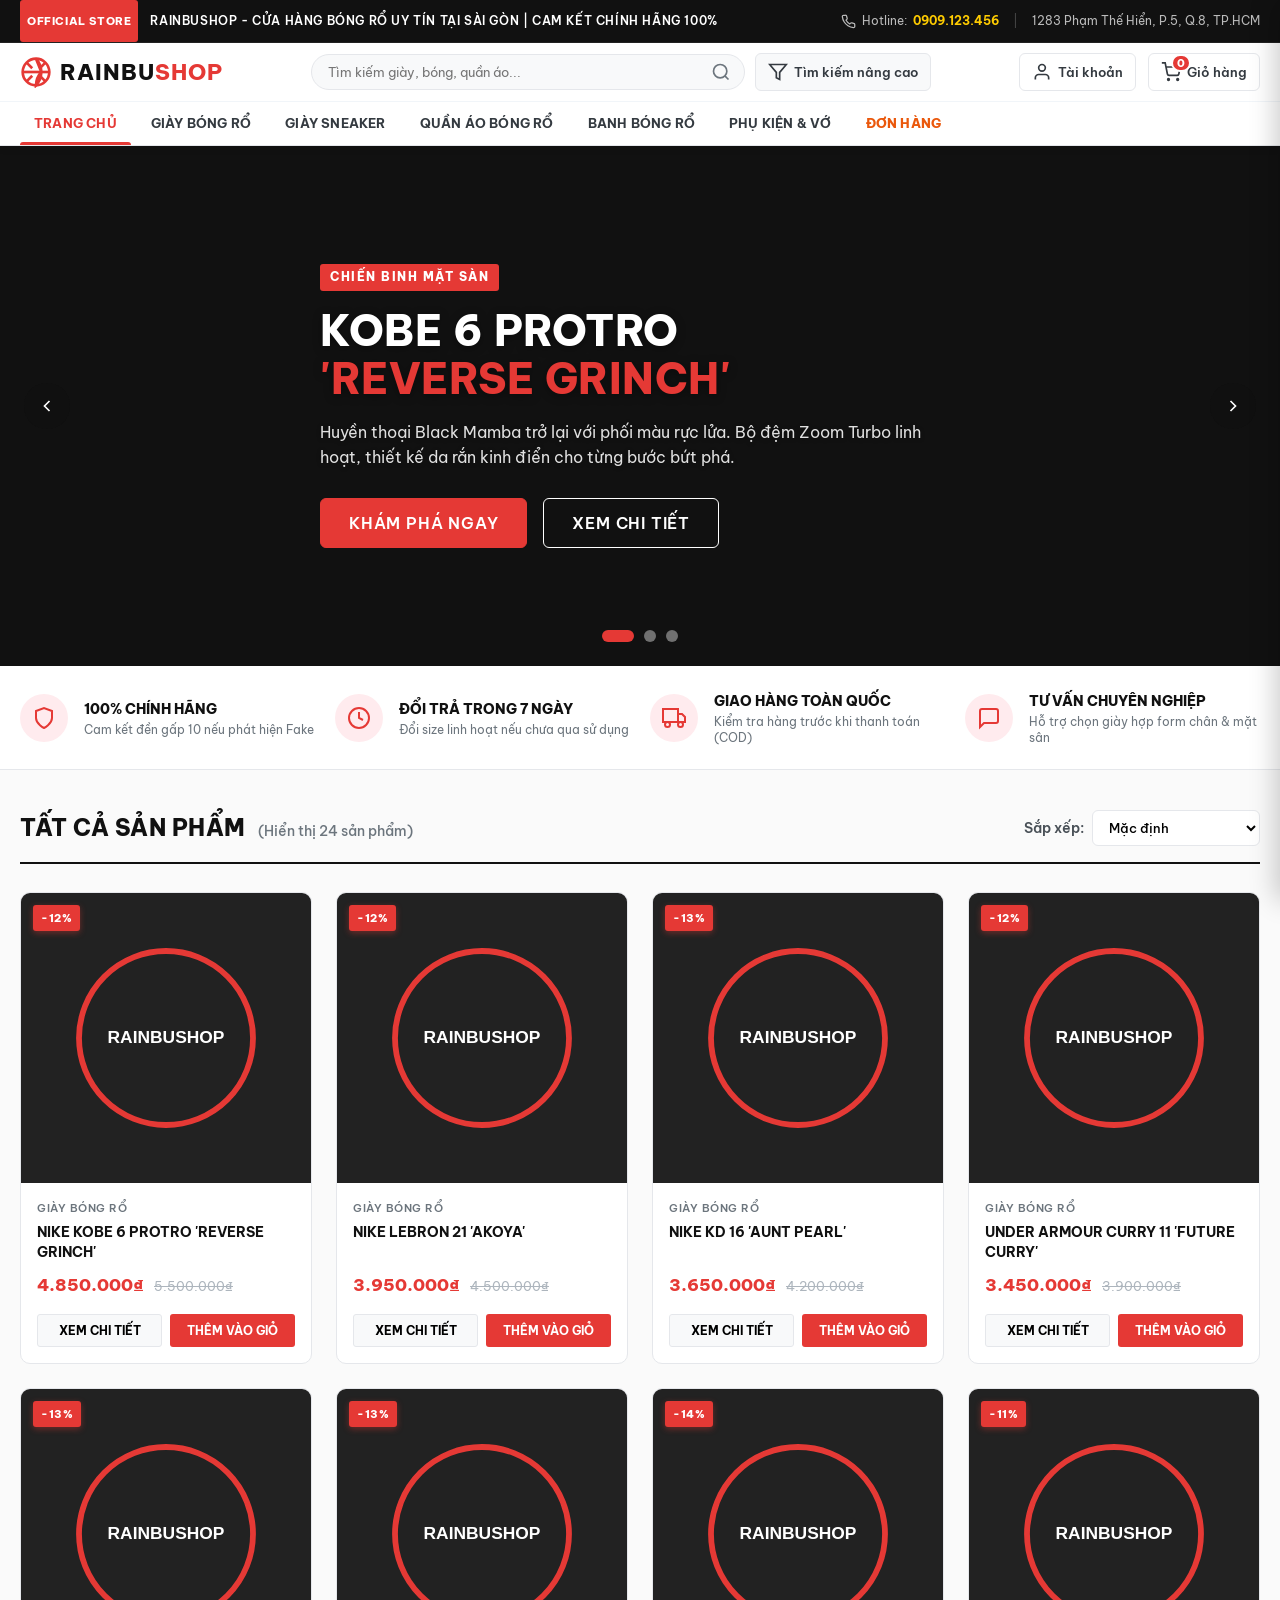
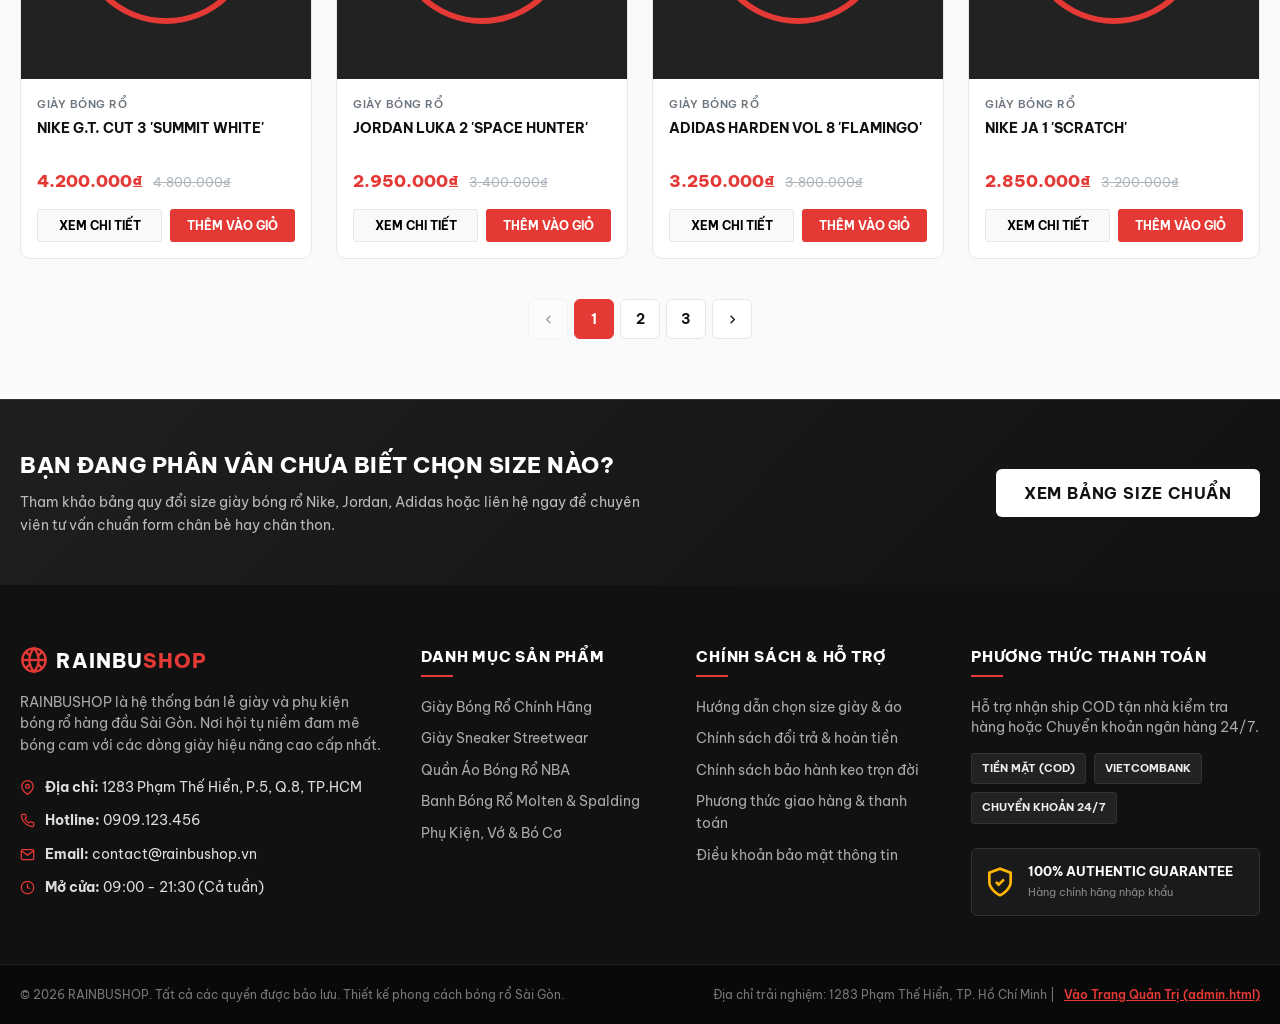
==== index.html @ ea512a34 "Complete RainbuShop project with admin pagination, strict simulated filters and refined UI" ====
<!DOCTYPE html>
<html lang="vi">
<head>
  <meta charset="UTF-8">
  <meta name="viewport" content="width=device-width, initial-scale=1.0">
  <title>RAINBUSHOP | Cửa hàng bóng rổ Sài Gòn - Chuyên giày & phụ kiện bóng rổ chính hãng</title>
  
  <!-- Google Fonts: Be Vietnam Pro -->
  <link rel="preconnect" href="https://fonts.googleapis.com">
  <link rel="preconnect" href="https://fonts.gstatic.com" crossorigin>
  <link href="https://fonts.googleapis.com/css2?family=Be+Vietnam+Pro:ital,wght@0,300;0,400;0,500;0,600;0,700;0,800;1,400;1,700&display=swap" rel="stylesheet">
  
  <!-- Main Stylesheet -->
  <link rel="stylesheet" href="css/style.css">
</head>
<body>
  <!-- ================= TOPBAR ================= -->
  <aside class="topbar" id="topbar" aria-label="Thông báo đầu trang">
    <div class="container topbar-content">
      <div class="topbar-marquee">
        <span class="topbar-badge">OFFICIAL STORE</span>
        <span class="topbar-text">RAINBUSHOP - CỬA HÀNG BÓNG RỔ UY TÍN TẠI SÀI GÒN | CAM KẾT CHÍNH HÃNG 100%</span>
      </div>
      <div class="topbar-contact">
        <span class="contact-item">
          <svg class="icon-sm" viewBox="0 0 24 24" fill="none" stroke="currentColor" stroke-width="2"><path d="M22 16.92v3a2 2 0 0 1-2.18 2 19.79 19.79 0 0 1-8.63-3.07 19.5 19.5 0 0 1-6-6 19.79 19.79 0 0 1-3.07-8.67A2 2 0 0 1 4.11 2h3a2 2 0 0 1 2 1.72 12.84 12.84 0 0 0 .7 2.81 2 2 0 0 1-.45 2.11L8.09 9.91a16 16 0 0 0 6 6l1.27-1.27a2 2 0 0 1 2.11-.45 12.84 12.84 0 0 0 2.81.7A2 2 0 0 1 22 16.92z"/></svg>
          Hotline: <strong>0909.123.456</strong>
        </span>
        <span class="topbar-divider">|</span>
        <span class="contact-item">1283 Phạm Thế Hiển, P.5, Q.8, TP.HCM</span>
      </div>
    </div>
  </aside>

  <!-- ================= HEADER ================= -->
  <header class="site-header" id="site-header">
    <!-- Top Row: Logo, Search & Filter, Actions -->
    <div class="header-main-row">
      <div class="container header-inner">
        <!-- Mobile Menu Toggle -->
        <button class="mobile-toggle-btn" id="btn-mobile-menu" aria-label="Mở menu di động">
          <svg class="icon" viewBox="0 0 24 24" fill="none" stroke="currentColor" stroke-width="2"><line x1="3" y1="12" x2="21" y2="12"/><line x1="3" y1="6" x2="21" y2="6"/><line x1="3" y1="18" x2="21" y2="18"/></svg>
        </button>

        <!-- Logo -->
        <a href="index.html" class="logo" id="site-logo">
          <span class="logo-ball">
            <svg viewBox="0 0 24 24" fill="none" stroke="currentColor" stroke-width="2">
              <circle cx="12" cy="12" r="10"/>
              <path d="M4.93 4.93l4.24 4.24"/>
              <path d="M14.83 14.83l4.24 4.24"/>
              <path d="M14.83 9.17l4.24-4.24"/>
              <path d="M4.93 19.07l4.24-4.24"/>
              <line x1="2" y1="12" x2="22" y2="12"/>
              <path d="M12 2a15.3 15.3 0 0 1 4 10 15.3 15.3 0 0 1-4 10 15.3 15.3 0 0 1 4-10z"/>
            </svg>
          </span>
          <span class="logo-text">RAINBU<span class="logo-accent">SHOP</span></span>
        </a>

        <!-- Search Bar & Filter (Center) -->
        <div class="header-search-center">
          <div class="search-wrapper">
            <form class="search-form" id="header-search-form" onsubmit="return false;">
              <input type="text" id="header-search-input" class="search-input" placeholder="Tìm kiếm giày, bóng, quần áo..." autocomplete="off">
              <button type="submit" class="search-submit-btn" id="btn-header-search" title="Tìm kiếm">
                <svg class="icon" viewBox="0 0 24 24" fill="none" stroke="currentColor" stroke-width="2"><circle cx="11" cy="11" r="8"/><line x1="21" y1="21" x2="16.65" y2="16.65"/></svg>
              </button>
              <button type="button" class="search-clear-btn" id="btn-header-search-clear" title="Xóa tìm kiếm" style="display: none;">&times;</button>
            </form>
          </div>

          <!-- Advanced Search Toggle Button -->
          <button class="action-btn adv-search-toggle" id="btn-toggle-adv-search" title="Tìm kiếm nâng cao">
            <svg class="icon" viewBox="0 0 24 24" fill="none" stroke="currentColor" stroke-width="2"><polygon points="22 3 2 3 10 12.46 10 19 14 21 14 12.46 22 3"/></svg>
            <span class="action-label">Tìm kiếm nâng cao</span>
          </button>
        </div>

        <!-- Right Header Actions (Account & Cart) -->
        <div class="header-actions">
          <!-- Account Area (Dynamic via JS) -->
          <div class="account-area" id="header-user-area">
            <!-- Rendered by app.js: Guest or Logged User Dropdown -->
          </div>

          <!-- Cart Button -->
          <button class="action-btn cart-btn" id="btn-open-cart" title="Xem giỏ hàng">
            <span class="cart-icon-wrapper">
              <svg class="icon" viewBox="0 0 24 24" fill="none" stroke="currentColor" stroke-width="2"><circle cx="9" cy="21" r="1"/><circle cx="20" cy="21" r="1"/><path d="M1 1h4l2.68 13.39a2 2 0 0 0 2 1.61h9.72a2 2 0 0 0 2-1.61L23 6H6"/></svg>
              <span class="cart-badge" id="cart-count-badge">0</span>
            </span>
            <span class="cart-label action-label">Giỏ hàng</span>
          </button>
        </div>
      </div>
    </div>

    <!-- Bottom Row: Navigation Menu Bar (Nằm ngang đẹp mắt, không bao giờ bị đè chữ) -->
    <div class="header-nav-row">
      <div class="container">
        <nav class="nav-menu" id="main-nav">
          <ul class="nav-list">
            <li class="nav-item">
              <a href="javascript:void(0)" class="nav-link active" data-category="all">TRANG CHỦ</a>
            </li>
            <li class="nav-item">
              <a href="javascript:void(0)" class="nav-link" data-category="cat1">GIÀY BÓNG RỔ</a>
            </li>
            <li class="nav-item">
              <a href="javascript:void(0)" class="nav-link" data-category="cat2">GIÀY SNEAKER</a>
            </li>
            <li class="nav-item">
              <a href="javascript:void(0)" class="nav-link" data-category="cat3">QUẦN ÁO BÓNG RỔ</a>
            </li>
            <li class="nav-item">
              <a href="javascript:void(0)" class="nav-link" data-category="cat4">BANH BÓNG RỔ</a>
            </li>
            <li class="nav-item">
              <a href="javascript:void(0)" class="nav-link" data-category="cat5">PHỤ KIỆN &amp; VỚ</a>
            </li>
            <li class="nav-item">
              <a href="order-detail.html" class="nav-link nav-link-order" title="Trang chi tiết đơn hàng riêng">ĐƠN HÀNG</a>
            </li>
          </ul>
        </nav>
      </div>
    </div>
  </header>

  <!-- ================= HERO SLIDER ================= -->
  <section class="hero-slider-section" aria-label="Banner nổi bật">
    <div class="hero-slider" id="hero-slider">
      <!-- Slide 1 -->
      <div class="hero-slide active" data-slide="0" style="background-image: linear-gradient(rgba(17,17,17,0.7), rgba(17,17,17,0.4)), url('https://images.unsplash.com/photo-1542291026-7eec264c27ff?auto=format&fit=crop&w=1600&q=80');">
        <div class="container hero-content">
          <span class="hero-tag">CHIẾN BINH MẶT SÀN</span>
          <h1 class="hero-title">KOBE 6 PROTRO<br><span class="text-primary">'REVERSE GRINCH'</span></h1>
          <p class="hero-desc">Huyền thoại Black Mamba trở lại với phối màu rực lửa. Bộ đệm Zoom Turbo linh hoạt, thiết kế da rắn kinh điển cho từng bước bứt phá.</p>
          <div class="hero-buttons">
            <button class="btn btn-primary btn-lg" onclick="app.filterByCategory('cat1')">KHÁM PHÁ NGAY</button>
            <button class="btn btn-outline-light btn-lg" onclick="app.quickViewProduct('prod_01')">XEM CHI TIẾT</button>
          </div>
        </div>
      </div>

      <!-- Slide 2 -->
      <div class="hero-slide" data-slide="1" style="background-image: linear-gradient(rgba(17,17,17,0.7), rgba(17,17,17,0.4)), url('https://images.unsplash.com/photo-1579338559194-a162d19bf842?auto=format&fit=crop&w=1600&q=80');">
        <div class="container hero-content">
          <span class="hero-tag">BỘ SƯU TẬP 2026</span>
          <h2 class="hero-title">GIÀY BÓNG RỔ CHÍNH HÃNG<br><span class="text-primary">NIKE & JORDAN</span></h2>
          <p class="hero-desc">Tuyển tập những siêu phẩm hiệu năng cao nhất: LeBron 21, KD 16, GT Cut 3, Luka 2. Cam kết 100% Authentic, bảo hành keo trọn đời.</p>
          <div class="hero-buttons">
            <button class="btn btn-primary btn-lg" onclick="app.filterByCategory('cat1')">MUA SẮM NGAY</button>
            <button class="btn btn-outline-light btn-lg" onclick="app.openSizeGuide()">HƯỚNG DẪN SIZE</button>
          </div>
        </div>
      </div>

      <!-- Slide 3 -->
      <div class="hero-slide" data-slide="2" style="background-image: linear-gradient(rgba(17,17,17,0.7), rgba(17,17,17,0.4)), url('https://images.unsplash.com/photo-1519861531473-9200262188bf?auto=format&fit=crop&w=1600&q=80');">
        <div class="container hero-content">
          <span class="hero-tag">TRANG THIẾT BỊ THI ĐẤU</span>
          <h2 class="hero-title">BANH MOLTEN & PHỤ KIỆN<br><span class="text-primary">ĐẠT CHUẨN FIBA</span></h2>
          <p class="hero-desc">Đầy đủ bóng rổ Molten BG4500, Spalding TF1000, vớ Nike Elite chuyên dụng và bảo hộ McDavid chống chấn thương.</p>
          <div class="hero-buttons">
            <button class="btn btn-primary btn-lg" onclick="app.filterByCategory('cat4')">XEM BANH BÓNG RỔ</button>
            <button class="btn btn-outline-light btn-lg" onclick="app.filterByCategory('cat5')">PHỤ KIỆN & VỚ</button>
          </div>
        </div>
      </div>

      <!-- Controls -->
      <button class="slider-control prev" id="slider-prev" aria-label="Slide trước">
        <svg class="icon" viewBox="0 0 24 24" fill="none" stroke="currentColor" stroke-width="2"><polyline points="15 18 9 12 15 6"/></svg>
      </button>
      <button class="slider-control next" id="slider-next" aria-label="Slide sau">
        <svg class="icon" viewBox="0 0 24 24" fill="none" stroke="currentColor" stroke-width="2"><polyline points="9 18 15 12 9 6"/></svg>
      </button>

      <!-- Indicators -->
      <div class="slider-indicators" id="slider-indicators">
        <button class="slider-dot active" data-index="0" aria-label="Chuyển đến Slide 1"></button>
        <button class="slider-dot" data-index="1" aria-label="Chuyển đến Slide 2"></button>
        <button class="slider-dot" data-index="2" aria-label="Chuyển đến Slide 3"></button>
      </div>
    </div>
  </section>

  <!-- ================= ADVANCED SEARCH PANEL ================= -->
  <section class="adv-search-section" id="advanced-search-panel" style="display: none;">
    <div class="container">
      <div class="adv-search-card">
        <div class="adv-search-header">
          <div class="adv-search-title-wrap">
            <svg class="icon text-primary" viewBox="0 0 24 24" fill="none" stroke="currentColor" stroke-width="2"><polygon points="22 3 2 3 10 12.46 10 19 14 21 14 12.46 22 3"/></svg>
            <div>
              <h3 class="adv-search-title">TÌM KIẾM NÂNG CAO</h3>
            </div>
          </div>
          <button type="button" class="btn-close-panel" id="btn-close-adv-search" title="Đóng tìm kiếm nâng cao">&times;</button>
        </div>
        <form id="adv-search-form" class="adv-search-grid" onsubmit="return false;">
          <div class="form-group">
            <label for="adv-keyword">Từ khóa tìm kiếm</label>
            <input type="text" id="adv-keyword" class="form-control" placeholder="Tên sản phẩm, ví dụ: Kobe, Jordan, Molten...">
          </div>
          <div class="form-group">
            <label for="adv-category">Danh mục sản phẩm</label>
            <select id="adv-category" class="form-control">
              <option value="all">Tất cả danh mục</option>
              <option value="cat1">Giày Bóng Rổ</option>
              <option value="cat2">Giày Sneaker</option>
              <option value="cat3">Quần Áo Bóng Rổ</option>
              <option value="cat4">Banh Bóng Rổ</option>
              <option value="cat5">Phụ Kiện &amp; Vớ</option>
            </select>
          </div>
          <div class="form-group">
            <label for="adv-min-price">Khoảng giá tối thiểu (VNĐ)</label>
            <input type="text" id="adv-min-price" class="form-control price-formatted-input" placeholder="Từ (ví dụ: 500.000₫)" inputmode="numeric" autocomplete="off">
            <div class="price-preview-hint" id="hint-adv-min-price" style="display: none;"></div>
          </div>
          <div class="form-group">
            <label for="adv-max-price">Khoảng giá tối đa (VNĐ)</label>
            <input type="text" id="adv-max-price" class="form-control price-formatted-input" placeholder="Đến (ví dụ: 5.000.000₫)" inputmode="numeric" autocomplete="off">
            <div class="price-preview-hint" id="hint-adv-max-price" style="display: none;"></div>
          </div>
          <div class="adv-search-actions">
            <button type="submit" class="btn btn-primary btn-block" id="btn-adv-search">
              <svg class="icon-sm" viewBox="0 0 24 24" fill="none" stroke="currentColor" stroke-width="2"><circle cx="11" cy="11" r="8"/><line x1="21" y1="21" x2="16.65" y2="16.65"/></svg>
              TÌM KIẾM
            </button>
            <button type="button" class="btn btn-outline-dark" id="btn-adv-reset">
              ĐẶT LẠI
            </button>
          </div>
        </form>
      </div>
    </div>
  </section>

  <!-- ================= FEATURES BAR ================= -->
  <section class="features-bar">
    <div class="container features-grid">
      <div class="feature-item">
        <div class="feature-icon">
          <svg viewBox="0 0 24 24" fill="none" stroke="currentColor" stroke-width="2"><path d="M12 22s8-4 8-10V5l-8-3-8 3v7c0 6 8 10 8 10z"/></svg>
        </div>
        <div class="feature-text">
          <strong>100% CHÍNH HÃNG</strong>
          <span>Cam kết đền gấp 10 nếu phát hiện Fake</span>
        </div>
      </div>
      <div class="feature-item">
        <div class="feature-icon">
          <svg viewBox="0 0 24 24" fill="none" stroke="currentColor" stroke-width="2"><circle cx="12" cy="12" r="10"/><polyline points="12 6 12 12 16 14"/></svg>
        </div>
        <div class="feature-text">
          <strong>ĐỔI TRẢ TRONG 7 NGÀY</strong>
          <span>Đổi size linh hoạt nếu chưa qua sử dụng</span>
        </div>
      </div>
      <div class="feature-item">
        <div class="feature-icon">
          <svg viewBox="0 0 24 24" fill="none" stroke="currentColor" stroke-width="2"><rect x="1" y="3" width="15" height="13"/><polygon points="16 8 20 8 23 11 23 16 16 16 16 8"/><circle cx="5.5" cy="18.5" r="2.5"/><circle cx="18.5" cy="18.5" r="2.5"/></svg>
        </div>
        <div class="feature-text">
          <strong>GIAO HÀNG TOÀN QUỐC</strong>
          <span>Kiểm tra hàng trước khi thanh toán (COD)</span>
        </div>
      </div>
      <div class="feature-item">
        <div class="feature-icon">
          <svg viewBox="0 0 24 24" fill="none" stroke="currentColor" stroke-width="2"><path d="M21 15a2 2 0 0 1-2 2H7l-4 4V5a2 2 0 0 1 2-2h14a2 2 0 0 1 2 2z"/></svg>
        </div>
        <div class="feature-text">
          <strong>TƯ VẤN CHUYÊN NGHIỆP</strong>
          <span>Hỗ trợ chọn giày hợp form chân & mặt sân</span>
        </div>
      </div>
    </div>
  </section>

  <!-- ================= PRODUCT SECTION ================= -->
  <main class="main-content" id="product-section">
    <div class="container">
      <!-- Section Header -->
      <div class="section-header">
        <div class="section-title-wrap">
          <h2 class="section-title" id="section-title">TẤT CẢ SẢN PHẨM</h2>
          <span class="product-count" id="product-count-display">(Hiển thị 0 sản phẩm)</span>
        </div>
        
        <!-- Filter Status and Sort Dropdown -->
        <div class="section-controls">
          <div class="active-filter-badge" id="active-filter-badge" style="display: none;">
            <span id="active-filter-text">Đang lọc...</span>
            <button type="button" class="btn-clear-filter" id="btn-clear-current-filter" title="Xóa bộ lọc">&times;</button>
          </div>
          <div class="sort-wrapper">
            <label for="sort-select" class="sort-label">Sắp xếp:</label>
            <select id="sort-select" class="sort-select">
              <option value="default">Mặc định</option>
              <option value="price-asc">Giá: Thấp đến Cao</option>
              <option value="price-desc">Giá: Cao đến Thấp</option>
              <option value="name-asc">Tên: A - Z</option>
            </select>
          </div>
        </div>
      </div>

      <!-- Products Grid -->
      <div class="product-grid" id="product-grid">
        <!-- Rendered by app.js -->
      </div>

      <!-- Empty State -->
      <div class="empty-state" id="empty-state" style="display: none;">
        <div class="empty-state-icon">
          <svg viewBox="0 0 24 24" fill="none" stroke="currentColor" stroke-width="1.5"><circle cx="11" cy="11" r="8"/><line x1="21" y1="21" x2="16.65" y2="16.65"/><line x1="8" y1="11" x2="14" y2="11"/></svg>
        </div>
        <h3 class="empty-title">Không tìm thấy sản phẩm phù hợp</h3>
        <p class="empty-desc">Vui lòng thử tìm kiếm với từ khóa khác hoặc điều chỉnh lại mức giá trong tìm kiếm nâng cao.</p>
        <button class="btn btn-primary" onclick="app.resetAllFilters()">XEM TẤT CẢ SẢN PHẨM</button>
      </div>

      <!-- Pagination -->
      <div class="pagination-wrapper" id="pagination-wrapper">
        <div class="pagination" id="pagination">
          <!-- Rendered by app.js -->
        </div>
      </div>
    </div>
  </main>

  <!-- ================= SIZE GUIDE BANNER ================= -->
  <section class="banner-cta">
    <div class="container banner-cta-inner">
      <div class="cta-text">
        <h3>BẠN ĐANG PHÂN VÂN CHƯA BIẾT CHỌN SIZE NÀO?</h3>
        <p>Tham khảo bảng quy đổi size giày bóng rổ Nike, Jordan, Adidas hoặc liên hệ ngay để chuyên viên tư vấn chuẩn form chân bè hay chân thon.</p>
      </div>
      <button class="btn btn-light btn-lg" onclick="app.openSizeGuide()">XEM BẢNG SIZE CHUẨN</button>
    </div>
  </section>

  <!-- ================= FOOTER ================= -->
  <footer class="site-footer">
    <div class="container footer-grid">
      <!-- Col 1: Store info -->
      <div class="footer-col">
        <div class="footer-logo">
          <span class="logo-ball">
            <svg viewBox="0 0 24 24" fill="none" stroke="currentColor" stroke-width="2"><circle cx="12" cy="12" r="10"/><path d="M4.93 4.93l4.24 4.24"/><path d="M14.83 14.83l4.24 4.24"/><path d="M14.83 9.17l4.24-4.24"/><path d="M4.93 19.07l4.24-4.24"/><line x1="2" y1="12" x2="22" y2="12"/><path d="M12 2a15.3 15.3 0 0 1 4 10 15.3 15.3 0 0 1-4 10 15.3 15.3 0 0 1-4-10 15.3 15.3 0 0 1 4-10z"/></svg>
          </span>
          <span class="logo-text">RAINBU<span class="text-primary">SHOP</span></span>
        </div>
        <p class="footer-about">RAINBUSHOP là hệ thống bán lẻ giày và phụ kiện bóng rổ hàng đầu Sài Gòn. Nơi hội tụ niềm đam mê bóng cam với các dòng giày hiệu năng cao cấp nhất.</p>
        <ul class="footer-info-list">
          <li>
            <svg class="icon-sm" viewBox="0 0 24 24" fill="none" stroke="currentColor" stroke-width="2"><path d="M21 10c0 7-9 13-9 13s-9-6-9-13a9 9 0 0 1 18 0z"/><circle cx="12" cy="10" r="3"/></svg>
            <span><strong>Địa chỉ:</strong> 1283 Phạm Thế Hiển, P.5, Q.8, TP.HCM</span>
          </li>
          <li>
            <svg class="icon-sm" viewBox="0 0 24 24" fill="none" stroke="currentColor" stroke-width="2"><path d="M22 16.92v3a2 2 0 0 1-2.18 2 19.79 19.79 0 0 1-8.63-3.07 19.5 19.5 0 0 1-6-6 19.79 19.79 0 0 1-3.07-8.67A2 2 0 0 1 4.11 2h3a2 2 0 0 1 2 1.72 12.84 12.84 0 0 0 .7 2.81 2 2 0 0 1-.45 2.11L8.09 9.91a16 16 0 0 0 6 6l1.27-1.27a2 2 0 0 1 2.11-.45 12.84 12.84 0 0 0 2.81.7A2 2 0 0 1 22 16.92z"/></svg>
            <span><strong>Hotline:</strong> 0909.123.456</span>
          </li>
          <li>
            <svg class="icon-sm" viewBox="0 0 24 24" fill="none" stroke="currentColor" stroke-width="2"><path d="M4 4h16c1.1 0 2 .9 2 2v12c0 1.1-.9 2-2 2H4c-1.1 0-2-.9-2-2V6c0-1.1.9-2 2-2z"/><polyline points="22,6 12,13 2,6"/></svg>
            <span><strong>Email:</strong> contact@rainbushop.vn</span>
          </li>
          <li>
            <svg class="icon-sm" viewBox="0 0 24 24" fill="none" stroke="currentColor" stroke-width="2"><circle cx="12" cy="12" r="10"/><polyline points="12 6 12 12 16 14"/></svg>
            <span><strong>Mở cửa:</strong> 09:00 - 21:30 (Cả tuần)</span>
          </li>
        </ul>
      </div>

      <!-- Col 2: Categories -->
      <div class="footer-col">
        <h4 class="footer-col-title">DANH MỤC SẢN PHẨM</h4>
        <ul class="footer-links">
          <li><a href="javascript:void(0)" onclick="app.filterByCategory('cat1')">Giày Bóng Rổ Chính Hãng</a></li>
          <li><a href="javascript:void(0)" onclick="app.filterByCategory('cat2')">Giày Sneaker Streetwear</a></li>
          <li><a href="javascript:void(0)" onclick="app.filterByCategory('cat3')">Quần Áo Bóng Rổ NBA</a></li>
          <li><a href="javascript:void(0)" onclick="app.filterByCategory('cat4')">Banh Bóng Rổ Molten &amp; Spalding</a></li>
          <li><a href="javascript:void(0)" onclick="app.filterByCategory('cat5')">Phụ Kiện, Vớ &amp; Bó Cơ</a></li>
        </ul>
      </div>

      <!-- Col 3: Customer Policies -->
      <div class="footer-col">
        <h4 class="footer-col-title">CHÍNH SÁCH &amp; HỖ TRỢ</h4>
        <ul class="footer-links">
          <li><a href="javascript:void(0)" onclick="app.openSizeGuide()">Hướng dẫn chọn size giày &amp; áo</a></li>
          <li><a href="javascript:void(0)" onclick="app.showPolicyModal('exchange')">Chính sách đổi trả &amp; hoàn tiền</a></li>
          <li><a href="javascript:void(0)" onclick="app.showPolicyModal('warranty')">Chính sách bảo hành keo trọn đời</a></li>
          <li><a href="javascript:void(0)" onclick="app.showPolicyModal('shipping')">Phương thức giao hàng &amp; thanh toán</a></li>
          <li><a href="javascript:void(0)" onclick="app.showPolicyModal('privacy')">Điều khoản bảo mật thông tin</a></li>
        </ul>
      </div>

      <!-- Col 4: Fanpage & Payment methods -->
      <div class="footer-col">
        <h4 class="footer-col-title">PHƯƠNG THỨC THANH TOÁN</h4>
        <p class="footer-subtext">Hỗ trợ nhận ship COD tận nhà kiểm tra hàng hoặc Chuyển khoản ngân hàng 24/7.</p>
        <div class="payment-badges">
          <span class="pay-badge">TIỀN MẶT (COD)</span>
          <span class="pay-badge">VIETCOMBANK</span>
          <span class="pay-badge">CHUYỂN KHOẢN 24/7</span>
        </div>
        <div class="authentic-cert">
          <svg class="icon-cert" viewBox="0 0 24 24" fill="none" stroke="currentColor" stroke-width="2"><path d="M12 22s8-4 8-10V5l-8-3-8 3v7c0 6 8 10 8 10z"/><polyline points="9 12 11 14 15 10"/></svg>
          <div>
            <strong>100% AUTHENTIC GUARANTEE</strong>
            <span>Hàng chính hãng nhập khẩu</span>
          </div>
        </div>
      </div>
    </div>

    <!-- Copyright Bar -->
    <div class="footer-bottom">
      <div class="container footer-bottom-inner">
        <p>&copy; 2026 RAINBUSHOP. Tất cả các quyền được bảo lưu. Thiết kế phong cách bóng rổ Sài Gòn.</p>
        <p class="footer-credits">Địa chỉ trải nghiệm: 1283 Phạm Thế Hiển, TP. Hồ Chí Minh | <a href="admin.html" style="color: #e53935; text-decoration: underline; font-weight: 600; margin-left: 6px;">Vào Trang Quản Trị (admin.html)</a></p>
      </div>
    </div>
  </footer>

  <!-- ================= ALL MODALS & DRAWERS ================= -->

  <!-- 1. PRODUCT DETAIL MODAL -->
  <div class="modal-overlay" id="modal-product-detail" style="display: none;">
    <div class="modal-container modal-lg">
      <button class="modal-close-btn" onclick="app.closeModal('modal-product-detail')" title="Đóng">&times;</button>
      <div class="product-detail-layout" id="product-detail-content">
        <!-- Rendered by app.js -->
      </div>
    </div>
  </div>

  <!-- USER PROFILE MODAL (THÔNG TIN CÁ NHÂN) -->
  <div class="modal-overlay" id="modal-user-profile" style="display: none;">
    <div class="modal-container modal-md">
      <button class="modal-close-btn" onclick="app.closeModal('modal-user-profile')" title="Đóng">&times;</button>
      <div class="modal-header">
        <div class="modal-header-icon">
          <svg viewBox="0 0 24 24" fill="none" stroke="currentColor" stroke-width="2"><path d="M20 21v-2a4 4 0 0 0-4-4H8a4 4 0 0 0-4 4v2"/><circle cx="12" cy="7" r="4"/></svg>
        </div>
        <h3 class="modal-title">THÔNG TIN CÁ NHÂN</h3>
        <p class="modal-subtitle">Xem và cập nhật thông tin tài khoản người mua hàng</p>
      </div>
      <form id="profile-form" class="modal-form" onsubmit="event.preventDefault(); app.saveUserProfile();">
        <div class="form-row-2">
          <div class="form-group">
            <label for="profile-username">Tên đăng nhập (Username)</label>
            <input type="text" id="profile-username" class="form-control" readonly style="background: #f1f5f9; color: #64748b;">
          </div>
          <div class="form-group">
            <label for="profile-fullname">Họ và tên</label>
            <input type="text" id="profile-fullname" class="form-control" placeholder="Họ và tên">
          </div>
        </div>

        <div class="form-row-2">
          <div class="form-group">
            <label for="profile-phone">Số điện thoại</label>
            <input type="tel" id="profile-phone" class="form-control" placeholder="Số điện thoại">
          </div>
        <div class="form-group">
          <label for="profile-address">Địa chỉ nhận hàng (Số nhà, tên đường, Phường...)</label>
          <input type="text" id="profile-address" class="form-control" placeholder="Ví dụ: 1283 Phạm Thế Hiển, Phường 5">
        </div>
        <div class="form-group">
          <label for="profile-city">Tỉnh / Thành phố</label>
          <input type="text" id="profile-city" class="form-control" placeholder="Ví dụ: TP. Hồ Chí Minh">
        </div>
        </div>

        <div style="display: flex; gap: 12px; margin-top: 20px;">
          <button type="submit" class="btn btn-primary btn-block btn-lg">💾 LƯU THAY ĐỔI</button>
          <button type="button" class="btn btn-outline-dark btn-block btn-lg" onclick="app.closeModal('modal-user-profile')">ĐÓNG</button>
        </div>
      </form>
    </div>
  </div>

  <!-- 2. LOGIN MODAL -->
  <div class="modal-overlay" id="modal-login" style="display: none;">
    <div class="modal-container modal-sm">
      <button class="modal-close-btn" onclick="app.closeModal('modal-login')" title="Đóng">&times;</button>
      <div class="modal-header">
        <div class="modal-header-icon">
          <svg viewBox="0 0 24 24" fill="none" stroke="currentColor" stroke-width="2"><path d="M20 21v-2a4 4 0 0 0-4-4H8a4 4 0 0 0-4 4v2"/><circle cx="12" cy="7" r="4"/></svg>
        </div>
        <h3 class="modal-title">ĐĂNG NHẬP</h3>
        <p class="modal-subtitle">Đăng nhập để đặt hàng và xem lại lịch sử giao dịch</p>
      </div>
      <form id="login-form" class="modal-form" onsubmit="return false;">
        <div class="form-alert error" id="login-error-msg" style="display: none;"></div>
        <div class="form-group">
          <label for="login-username">Tên đăng nhập (Bỏ mọi ràng buộc)</label>
          <input type="text" id="login-username" class="form-control" placeholder="Nhập tên đăng nhập (tùy ý)" autocomplete="username">
        </div>
        <div class="form-group">
          <label for="login-password">Mật khẩu (Bỏ mọi ràng buộc)</label>
          <input type="password" id="login-password" class="form-control" placeholder="Nhập mật khẩu (tùy ý)" autocomplete="current-password">
        </div>
        <button type="submit" class="btn btn-primary btn-block btn-lg" id="btn-submit-login">ĐĂNG NHẬP</button>
      </form>
      <div class="modal-footer-hint">
        <span>Chưa có tài khoản?</span>
        <button type="button" class="btn-link" onclick="app.switchToRegister()">Đăng ký tài khoản mới</button>
      </div>
      <div class="demo-account-hint">
        <p><strong>Tài khoản dùng thử (Seed Data):</strong></p>
        <p>Khách hàng: <code>nguyenvanan</code> / Mật khẩu: <code>123456</code> (hoặc bất kỳ tài khoản nào)</p>
        <p>Quản trị viên: <code>admin</code> / Mật khẩu: <code>123456</code> (<a href="admin.html" style="color: #e53935; font-weight: 600; text-decoration: underline;">Đến admin.html</a>)</p>
        <p>Tài khoản bị khóa (Test chức năng Khóa của Admin): <code>huynhphu</code> / <code>123456</code></p>
      </div>
    </div>
  </div>

  <!-- 3. REGISTER MODAL (BỎ HẾT RÀNG BUỘC) -->
  <div class="modal-overlay" id="modal-register" style="display: none;">
    <div class="modal-container modal-md">
      <button class="modal-close-btn" onclick="app.closeModal('modal-register')" title="Đóng">&times;</button>
      <div class="modal-header">
        <div class="modal-header-icon">
          <svg viewBox="0 0 24 24" fill="none" stroke="currentColor" stroke-width="2"><path d="M16 21v-2a4 4 0 0 0-4-4H5a4 4 0 0 0-4 4v2"/><circle cx="8.5" cy="7" r="4"/><line x1="20" y1="8" x2="20" y2="14"/><line x1="23" y1="11" x2="17" y2="11"/></svg>
        </div>
        <h3 class="modal-title">ĐĂNG KÝ TÀI KHOẢN</h3>
        <p class="modal-subtitle">Tạo tài khoản nhanh chóng - Không ràng buộc thông tin</p>
      </div>
      <form id="register-form" class="modal-form" onsubmit="return false;">
        <div class="form-alert error" id="register-error-msg" style="display: none;"></div>
        
        <div class="form-row-2">
          <div class="form-group">
            <label for="reg-fullname">Họ và tên</label>
            <input type="text" id="reg-fullname" class="form-control" placeholder="Ví dụ: Nguyễn Văn Hùng (tùy ý)">
          </div>
          <div class="form-group">
            <label for="reg-username">Tên đăng nhập</label>
            <input type="text" id="reg-username" class="form-control" placeholder="Tên đăng nhập tùy ý" autocomplete="username">
          </div>
        </div>

        <div class="form-row-2">
          <div class="form-group">
            <label for="reg-password">Mật khẩu</label>
            <input type="password" id="reg-password" class="form-control" placeholder="Mật khẩu tùy ý" autocomplete="new-password">
          </div>
          <div class="form-group">
            <label for="reg-confirm-password">Nhập lại mật khẩu</label>
            <input type="password" id="reg-confirm-password" class="form-control" placeholder="Nhập lại mật khẩu (tùy ý)" autocomplete="new-password">
          </div>
        </div>

        <div class="form-row-2">
          <div class="form-group">
            <label for="reg-phone">Số điện thoại</label>
            <input type="tel" id="reg-phone" class="form-control" placeholder="Ví dụ: 0987654321 (tùy ý)">
          </div>
          <div class="form-group">
            <label for="reg-city">Tỉnh / Thành phố</label>
            <input type="text" id="reg-city" class="form-control" placeholder="Ví dụ: TP. Hồ Chí Minh (tùy ý)">
          </div>
        </div>

        <div class="form-group">
          <label for="reg-address">Địa chỉ nhận hàng (Số nhà, tên đường, Phường...)</label>
          <input type="text" id="reg-address" class="form-control" placeholder="Ví dụ: 1283 Phạm Thế Hiển, Phường 5">
        </div>

        <button type="submit" class="btn btn-primary btn-block btn-lg" id="btn-submit-register">ĐĂNG KÝ TÀI KHOẢN</button>
      </form>
      <div class="modal-footer-hint">
        <span>Đã có tài khoản?</span>
        <button type="button" class="btn-link" onclick="app.switchToLogin()">Đăng nhập ngay</button>
      </div>
    </div>
  </div>

  <!-- 4. CART SIDEBAR (DRAWER) -->
  <div class="cart-sidebar-overlay" id="cart-sidebar-overlay" onclick="app.closeCart()" style="display: none;"></div>
  <aside class="cart-sidebar" id="cart-sidebar" aria-label="Giỏ hàng của bạn">
    <div class="cart-sidebar-header">
      <div class="cart-sidebar-title">
        <svg class="icon" viewBox="0 0 24 24" fill="none" stroke="currentColor" stroke-width="2"><circle cx="9" cy="21" r="1"/><circle cx="20" cy="21" r="1"/><path d="M1 1h4l2.68 13.39a2 2 0 0 0 2 1.61h9.72a2 2 0 0 0 2-1.61L23 6H6"/></svg>
        <h3>GIỎ HÀNG (<span id="cart-drawer-count">0</span>)</h3>
      </div>
      <button class="cart-sidebar-close" onclick="app.closeCart()" title="Đóng">&times;</button>
    </div>

    <!-- Cart items body -->
    <div class="cart-sidebar-body" id="cart-sidebar-body">
      <!-- Rendered by app.js -->
    </div>

    <!-- Cart footer -->
    <div class="cart-sidebar-footer" id="cart-sidebar-footer">
      <div class="cart-subtotal-row">
        <span>Tổng tiền thanh toán:</span>
        <strong class="cart-subtotal-price" id="cart-subtotal-display">0₫</strong>
      </div>
      <p class="cart-shipping-note">Miễn phí giao hàng cho tất cả đơn hàng bóng rổ toàn quốc!</p>
      <div class="cart-footer-buttons">
        <button class="btn btn-outline-dark btn-block" onclick="app.closeCart()">TIẾP TỤC MUA SẮM</button>
        <button class="btn btn-primary btn-block btn-lg" id="btn-proceed-checkout" onclick="app.openCheckout()">TIẾN HÀNH THANH TOÁN</button>
      </div>
    </div>
  </aside>

  <!-- 5. CHECKOUT MODAL -->
  <div class="modal-overlay" id="modal-checkout" style="display: none;">
    <div class="modal-container modal-xl">
      <button class="modal-close-btn" onclick="app.closeModal('modal-checkout')" title="Đóng">&times;</button>
      <div class="modal-header">
        <div class="modal-header-icon">
          <svg viewBox="0 0 24 24" fill="none" stroke="currentColor" stroke-width="2"><rect x="1" y="4" width="22" height="16" rx="2" ry="2"/><line x1="1" y1="10" x2="23" y2="10"/></svg>
        </div>
        <h3 class="modal-title">THANH TOÁN ĐƠN HÀNG</h3>
        <p class="modal-subtitle">Vui lòng kiểm tra lại thông tin nhận hàng và phương thức thanh toán</p>
      </div>

      <div class="checkout-layout">
        <!-- Col 1: Customer Form & Shipping -->
        <div class="checkout-form-column">
          <form id="checkout-form" onsubmit="return false;">
            <!-- Customer Information -->
            <div class="checkout-section">
              <h4 class="checkout-section-title">
                <span class="step-num">1</span> Thông tin người nhận
              </h4>
              <div class="form-row-2">
                <div class="form-group">
                  <label for="chk-name">Họ và tên người nhận <span class="required">*</span></label>
                  <input type="text" id="chk-name" class="form-control" required>
                </div>
                <div class="form-group">
                  <label for="chk-phone">Số điện thoại liên hệ <span class="required">*</span></label>
                  <input type="tel" id="chk-phone" class="form-control" required>
                </div>
              </div>
            </div>

            <!-- Shipping Address Selection -->
            <div class="checkout-section">
              <h4 class="checkout-section-title">
                <span class="step-num">2</span> Địa chỉ giao hàng
              </h4>
              
              <div class="address-options">
                <!-- Option 1: Default address -->
                <label class="radio-card" id="label-address-default">
                  <input type="radio" name="chk-address-type" value="default" id="radio-addr-default" checked onchange="app.handleAddressTypeChange()">
                  <div class="radio-card-content">
                    <div class="radio-card-title">Sử dụng địa chỉ mặc định</div>
                    <div class="radio-card-desc" id="chk-default-address-preview">
                      Đang tải thông tin địa chỉ tài khoản...
                    </div>
                  </div>
                </label>

                <!-- Option 2: New address -->
                <label class="radio-card" id="label-address-new">
                  <input type="radio" name="chk-address-type" value="new" id="radio-addr-new" onchange="app.handleAddressTypeChange()">
                  <div class="radio-card-content">
                    <div class="radio-card-title">Giao đến địa chỉ mới khác</div>
                    <div class="radio-card-desc">Nhập địa chỉ nhận hàng khác với địa chỉ tài khoản của bạn</div>
                  </div>
                </label>
              </div>

              <!-- New Address Form Fields (toggleable) -->
              <div class="new-address-fields" id="chk-new-address-fields" style="display: none;">
                <div class="form-group">
                  <label for="chk-address">Địa chỉ nhận hàng (Số nhà, tên đường) <span class="required">*</span></label>
                  <input type="text" id="chk-address" class="form-control" placeholder="Ví dụ: 1283 Phạm Thế Hiển">
                </div>
                <div class="form-group">
                  <label for="chk-ward">Phường <span class="required">*</span></label>
                  <input type="text" id="chk-ward" class="form-control" placeholder="Ví dụ: Phường 5">
                </div>
                <div class="form-group">
                  <label for="chk-city">Tỉnh / Thành phố <span class="required">*</span></label>
                  <input type="text" id="chk-city" class="form-control" placeholder="Ví dụ: TP. Hồ Chí Minh">
                </div>
              </div>
            </div>

            <!-- Payment Method Selection -->
            <div class="checkout-section">
              <h4 class="checkout-section-title">
                <span class="step-num">3</span> Phương thức thanh toán
              </h4>
              <div class="payment-options">
                <label class="radio-card">
                  <input type="radio" name="chk-payment-method" value="COD" checked onchange="app.handlePaymentMethodChange()">
                  <div class="radio-card-content">
                    <div class="radio-card-title">
                      <svg class="icon-sm" viewBox="0 0 24 24" fill="none" stroke="currentColor" stroke-width="2"><rect x="1" y="3" width="15" height="13"/><polygon points="16 8 20 8 23 11 23 16 16 16 16 8"/><circle cx="5.5" cy="18.5" r="2.5"/><circle cx="18.5" cy="18.5" r="2.5"/></svg>
                      Thanh toán khi nhận hàng (COD)
                    </div>
                    <div class="radio-card-desc">Được mở hộp đồng kiểm hàng hóa cùng shipper trước khi trả tiền mặt.</div>
                  </div>
                </label>

                <label class="radio-card">
                  <input type="radio" name="chk-payment-method" value="Banking" onchange="app.handlePaymentMethodChange()">
                  <div class="radio-card-content">
                    <div class="radio-card-title">
                      <svg class="icon-sm" viewBox="0 0 24 24" fill="none" stroke="currentColor" stroke-width="2"><rect x="1" y="4" width="22" height="16" rx="2" ry="2"/><line x1="1" y1="10" x2="23" y2="10"/></svg>
                      Chuyển khoản ngân hàng (Banking 24/7)
                    </div>
                    <div class="radio-card-desc">Chuyển khoản qua số tài khoản cửa hàng trước khi giao hàng.</div>
                  </div>
                </label>
              </div>

              <!-- Banking Info Panel (shows if Banking selected) -->
              <div class="banking-info-card" id="banking-info-panel" style="display: none;">
                <div class="banking-header">
                  <svg class="icon-sm text-primary" viewBox="0 0 24 24" fill="none" stroke="currentColor" stroke-width="2"><circle cx="12" cy="12" r="10"/><line x1="12" y1="8" x2="12" y2="12"/><line x1="12" y1="16" x2="12.01" y2="16"/></svg>
                  <strong>THÔNG TIN TÀI KHOẢN NGÂN HÀNG RAINBUSHOP</strong>
                </div>
                <div class="banking-details">
                  <div class="bank-row">
                    <span>Ngân hàng:</span>
                    <strong>Vietcombank (VCB)</strong>
                  </div>
                  <div class="bank-row">
                    <span>Số tài khoản:</span>
                    <strong class="bank-acc-num">1234567890</strong>
                  </div>
                  <div class="bank-row">
                    <span>Chủ tài khoản:</span>
                    <strong>RAINBUSHOP</strong>
                  </div>
                  <div class="bank-row">
                    <span>Nội dung CK:</span>
                    <strong id="banking-syntax-preview">[Tên KH] [Số Điện Thoại]</strong>
                  </div>
                </div>
                <p class="banking-note">* Đơn hàng sẽ được xử lý và giao ngay sau khi hệ thống nhận được thông báo chuyển tiền.</p>
              </div>
            </div>

            <!-- Notes -->
            <div class="checkout-section">
              <label for="chk-notes" class="checkout-section-title" style="margin-bottom: 8px;">Ghi chú đơn hàng (không bắt buộc)</label>
              <textarea id="chk-notes" class="form-control" rows="2" placeholder="Ví dụ: Giao giờ hành chính, gọi trước khi giao 15 phút..."></textarea>
            </div>
          </form>
        </div>

        <!-- Col 2: Order Summary -->
        <div class="checkout-summary-column">
          <div class="checkout-summary-card">
            <h4 class="summary-title">TỔNG QUAN ĐƠN HÀNG</h4>
            <div class="summary-items-list" id="checkout-items-list">
              <!-- Rendered by app.js -->
            </div>

            <div class="summary-totals">
              <div class="summary-total-row">
                <span>Tạm tính:</span>
                <span id="chk-subtotal-val">0₫</span>
              </div>
              <div class="summary-total-row">
                <span>Phí vận chuyển:</span>
                <span class="text-success">MIỄN PHÍ</span>
              </div>
              <div class="summary-total-divider"></div>
              <div class="summary-total-row final">
                <span>Tổng thanh toán:</span>
                <strong class="total-price" id="chk-grandtotal-val">0₫</strong>
              </div>
            </div>

            <div class="form-alert error" id="checkout-error-msg" style="display: none; margin-top: 15px;"></div>

            <button type="button" class="btn btn-primary btn-block btn-lg" id="btn-confirm-order" onclick="app.submitOrder()">
              XÁC NHẬN ĐẶT HÀNG
            </button>
            <p class="terms-note">Bằng việc bấm xác nhận, quý khách đồng ý với các <a href="javascript:void(0)" onclick="app.showPolicyModal('exchange')">Chính sách mua hàng</a> của RainbuShop.</p>
          </div>
        </div>
      </div>
    </div>
  </div>

  <!-- Yêu cầu: Chi tiết đơn hàng là 1 trang html riêng (order-detail.html), KHÔNG DÙNG POPUP -->

  <!-- 7. ORDER HISTORY MODAL -->
  <div class="modal-overlay" id="modal-order-history" style="display: none;">
    <div class="modal-container modal-lg">
      <button class="modal-close-btn" onclick="app.closeModal('modal-order-history')" title="Đóng">&times;</button>
      <div class="modal-header">
        <div class="modal-header-icon">
          <svg viewBox="0 0 24 24" fill="none" stroke="currentColor" stroke-width="2"><path d="M14 2H6a2 2 0 0 0-2 2v16a2 2 0 0 0 2 2h12a2 2 0 0 0 2-2V8z"/><polyline points="14 2 14 8 20 8"/><line x1="16" y1="13" x2="8" y2="13"/><line x1="16" y1="17" x2="8" y2="17"/><polyline points="10 9 9 9 8 9"/></svg>
        </div>
        <h3 class="modal-title">LỊCH SỬ ĐƠN HÀNG</h3>
        <p class="modal-subtitle">Theo dõi trạng thái và chi tiết các đơn hàng bạn đã đặt</p>
      </div>

      <div class="order-history-body" id="order-history-list">
        <!-- Rendered by app.js -->
      </div>
    </div>
  </div>

  <!-- 8. SIZE GUIDE MODAL -->
  <div class="modal-overlay" id="modal-size-guide" style="display: none;">
    <div class="modal-container modal-md">
      <button class="modal-close-btn" onclick="app.closeModal('modal-size-guide')" title="Đóng">&times;</button>
      <div class="modal-header">
        <h3 class="modal-title">BẢNG QUY ĐỔI SIZE BÓNG RỔ</h3>
        <p class="modal-subtitle">Hướng dẫn chuẩn xác để chọn size giày và trang phục bóng rổ</p>
      </div>
      <div class="size-guide-content">
        <h4>1. Bảng quy đổi Size giày Nike &amp; Jordan</h4>
        <div class="table-responsive">
          <table class="size-table">
            <thead>
              <tr><th>EU</th><th>US (Nam)</th><th>CM (Chiều dài bàn chân)</th></tr>
            </thead>
            <tbody>
              <tr><td>40</td><td>7.0</td><td>25.0 cm</td></tr>
              <tr><td>41</td><td>8.0</td><td>26.0 cm</td></tr>
              <tr><td>42</td><td>8.5</td><td>26.5 cm</td></tr>
              <tr><td>42.5</td><td>9.0</td><td>27.0 cm</td></tr>
              <tr><td>43</td><td>9.5</td><td>27.5 cm</td></tr>
              <tr><td>44</td><td>10.0</td><td>28.0 cm</td></tr>
              <tr><td>45</td><td>11.0</td><td>29.0 cm</td></tr>
            </tbody>
          </table>
        </div>
        <div class="guide-tip">
          <p><strong>Mẹo chọn size giày bóng rổ:</strong> Đối với các dòng ôm khít như Kobe hoặc LeBron và chân bạn có bề ngang (chân bè), nên chọn <em>tăng lên nửa size (0.5 size)</em> để mang vớ dày thoải mái nhất!</p>
        </div>

        <h4 style="margin-top: 20px;">2. Bảng size áo thi đấu bóng rổ NBA</h4>
        <div class="table-responsive">
          <table class="size-table">
            <thead>
              <tr><th>Size Áo</th><th>Chiều cao</th><th>Cân nặng</th></tr>
            </thead>
            <tbody>
              <tr><td>S</td><td>1m60 - 1m68</td><td>55kg - 63kg</td></tr>
              <tr><td>M</td><td>1m68 - 1m75</td><td>64kg - 72kg</td></tr>
              <tr><td>L</td><td>1m75 - 1m82</td><td>73kg - 82kg</td></tr>
              <tr><td>XL</td><td>1m80 - 1m88</td><td>83kg - 92kg</td></tr>
              <tr><td>XXL</td><td>Trên 1m85</td><td>Trên 92kg</td></tr>
            </tbody>
          </table>
        </div>
      </div>
    </div>
  </div>

  <!-- 9. GENERAL POLICY MODAL -->
  <div class="modal-overlay" id="modal-policy" style="display: none;">
    <div class="modal-container modal-md">
      <button class="modal-close-btn" onclick="app.closeModal('modal-policy')" title="Đóng">&times;</button>
      <div class="modal-header">
        <h3 class="modal-title" id="policy-modal-title">CHÍNH SÁCH RAINBUSHOP</h3>
      </div>
      <div class="policy-modal-body" id="policy-modal-content">
        <!-- Rendered by app.js -->
      </div>
    </div>
  </div>

  <!-- ================= TOAST NOTIFICATION CONTAINER ================= -->
  <div class="toast-container" id="toast-container" aria-live="polite"></div>

  <!-- SCRIPTS -->
  <script src="js/data.js"></script>
  <script src="js/app.js"></script>
</body>
</html>
---- css/style.css ----
/* ==========================================================================
   RAINBUSHOP - STYLESHEET
   Basketball E-Commerce Customer-Facing Styles
   Aesthetic: Premium Streetwear & Athletic Performance
   ========================================================================== */

:root {
  --primary: #e53935;
  --primary-hover: #c62828;
  --primary-light: #ffebee;
  --primary-glow: rgba(229, 57, 53, 0.25);
  
  --dark: #111111;
  --dark-surface: #1a1a1a;
  --dark-elevated: #242424;
  
  --gray-100: #f8f9fa;
  --gray-200: #f1f3f5;
  --gray-300: #e9ecef;
  --gray-400: #dee2e6;
  --gray-500: #adb5bd;
  --gray-600: #6c757d;
  --gray-700: #495057;
  --gray-800: #343a40;
  --gray-900: #212529;

  --white: #ffffff;
  --border-color: #e5e7eb;
  --border-dark: #333333;
  
  --success: #2e7d32;
  --success-bg: #e8f5e9;
  --warning: #f57c00;
  --warning-bg: #fff3e0;
  --info: #0288d1;
  --info-bg: #e1f5fe;
  --danger: #d32f2f;
  --danger-bg: #ffebee;
  --purple: #7b1fa2;
  --purple-bg: #f3e5f5;

  --font-family: 'Be Vietnam Pro', -apple-system, BlinkMacSystemFont, 'Segoe UI', Roboto, Helvetica, Arial, sans-serif;
  
  --radius-xs: 3px;
  --radius-sm: 6px;
  --radius-md: 10px;
  --radius-lg: 16px;
  --radius-full: 9999px;

  --shadow-sm: 0 1px 3px rgba(0, 0, 0, 0.08);
  --shadow-md: 0 4px 12px rgba(0, 0, 0, 0.1);
  --shadow-lg: 0 10px 25px rgba(0, 0, 0, 0.15);
  --shadow-xl: 0 20px 40px rgba(0, 0, 0, 0.2);

  --transition: all 0.3s ease;
  --transition-fast: all 0.15s ease;
  --header-height: 76px;
  --topbar-height: 38px;
}

/* ================= RESET & BASE ================= */
*, *::before, *::after {
  box-sizing: border-box;
  margin: 0;
  padding: 0;
}

html {
  font-size: 15px;
  scroll-behavior: smooth;
}

body {
  font-family: var(--font-family);
  color: var(--dark);
  background-color: #fafafa;
  line-height: 1.6;
  -webkit-font-smoothing: antialiased;
  -moz-osx-font-smoothing: grayscale;
  overflow-x: hidden;
}

img {
  max-width: 100%;
  height: auto;
  display: block;
}

a {
  color: inherit;
  text-decoration: none;
  transition: var(--transition-fast);
}

button, input, select, textarea {
  font-family: inherit;
  font-size: inherit;
  outline: none;
}

button {
  cursor: pointer;
  border: none;
  background: none;
  transition: var(--transition-fast);
}

ul, ol {
  list-style: none;
}

.container {
  width: 100%;
  max-width: 1280px;
  margin: 0 auto;
  padding: 0 20px;
}

.text-primary { color: var(--primary) !important; }
.text-success { color: var(--success) !important; }
.text-danger  { color: var(--danger) !important; }
.text-warning { color: var(--warning) !important; }

/* ================= ICONS ================= */
.icon {
  width: 20px;
  height: 20px;
  display: inline-block;
  vertical-align: middle;
}

.icon-sm {
  width: 15px;
  height: 15px;
  display: inline-block;
  vertical-align: middle;
}

.icon-lg {
  width: 28px;
  height: 28px;
  display: inline-block;
  vertical-align: middle;
}

/* ================= BUTTONS ================= */
.btn {
  display: inline-flex;
  align-items: center;
  justify-content: center;
  gap: 8px;
  font-weight: 600;
  letter-spacing: 0.5px;
  padding: 10px 20px;
  border-radius: var(--radius-sm);
  transition: var(--transition);
  text-align: center;
  user-select: none;
  white-space: nowrap;
}

.btn-primary {
  background-color: var(--primary);
  color: var(--white);
  border: 1px solid var(--primary);
}
.btn-primary:hover {
  background-color: var(--primary-hover);
  border-color: var(--primary-hover);
  box-shadow: 0 4px 12px var(--primary-glow);
  transform: translateY(-1px);
}
.btn-primary:active {
  transform: translateY(0);
}

.btn-outline-dark {
  background-color: transparent;
  color: var(--dark);
  border: 1.5px solid var(--dark);
}
.btn-outline-dark:hover {
  background-color: var(--dark);
  color: var(--white);
}

.btn-outline-light {
  background-color: transparent;
  color: var(--white);
  border: 1.5px solid var(--white);
}
.btn-outline-light:hover {
  background-color: var(--white);
  color: var(--dark);
}

.btn-light {
  background-color: var(--white);
  color: var(--dark);
  font-weight: 700;
}
.btn-light:hover {
  background-color: var(--gray-200);
}

.btn-lg {
  padding: 14px 28px;
  font-size: 1.05rem;
  letter-spacing: 0.8px;
}

.btn-sm {
  padding: 6px 14px;
  font-size: 0.85rem;
}

.btn-block {
  width: 100%;
}

.btn-link {
  color: var(--primary);
  font-weight: 600;
  text-decoration: underline;
  padding: 0;
  background: transparent;
}
.btn-link:hover {
  color: var(--primary-hover);
}

/* ================= TOPBAR ================= */
.topbar {
  background-color: var(--dark);
  color: var(--white);
  font-size: 0.82rem;
  line-height: var(--topbar-height);
  border-bottom: 1px solid #222;
  position: relative;
  z-index: 101;
}

.topbar-content {
  display: flex;
  align-items: center;
  justify-content: space-between;
}

.topbar-marquee {
  display: flex;
  align-items: center;
  gap: 12px;
  font-weight: 600;
  letter-spacing: 0.6px;
}

.topbar-badge {
  background-color: var(--primary);
  color: var(--white);
  font-size: 0.7rem;
  padding: 2px 7px;
  border-radius: var(--radius-xs);
  font-weight: 800;
}

.topbar-contact {
  display: flex;
  align-items: center;
  gap: 14px;
  color: #bbb;
}

.topbar-contact strong {
  color: #ffcc00;
}

.topbar-divider {
  color: #444;
}

.contact-item {
  display: inline-flex;
  align-items: center;
  gap: 6px;
}

/* ================= HEADER ================= */
.site-header {
  position: sticky;
  top: 0;
  z-index: 100;
  background-color: #ffffff;
  border-bottom: 1px solid var(--border-color);
  box-shadow: 0 2px 10px rgba(0, 0, 0, 0.05);
  transition: var(--transition);
}

.site-header.scrolled {
  box-shadow: var(--shadow-md);
}

/* Header Main Row: Logo, Search, Actions */
.header-main-row {
  padding: 10px 0;
  border-bottom: 1px solid #f1f5f9;
}

.header-inner {
  display: flex;
  align-items: center;
  justify-content: space-between;
  gap: 20px;
}

.site-header .container {
  max-width: 1320px;
}

.mobile-toggle-btn {
  display: none;
  padding: 8px;
  color: var(--dark);
}

/* Logo */
.logo {
  display: flex;
  align-items: center;
  gap: 8px;
  text-decoration: none;
  flex-shrink: 0;
}

.logo-ball {
  width: 32px;
  height: 32px;
  color: var(--primary);
  display: flex;
  align-items: center;
  justify-content: center;
}

.logo-ball svg {
  width: 100%;
  height: 100%;
}

.logo-text {
  font-size: 1.45rem;
  font-weight: 800;
  letter-spacing: 1px;
  color: var(--dark);
  white-space: nowrap;
}

.logo-accent {
  color: var(--primary);
}

/* Search Center Bar */
.header-search-center {
  flex: 1;
  max-width: 620px;
  display: flex;
  align-items: center;
  gap: 10px;
}

.header-search-center .search-wrapper {
  flex: 1;
  width: 100%;
  position: relative;
}

.header-search-center .search-form {
  position: relative;
  display: flex;
  align-items: center;
  width: 100%;
}

.header-search-center .search-input {
  width: 100%;
  padding: 9px 38px 9px 16px;
  border-radius: var(--radius-full);
  border: 1.5px solid var(--border-color);
  background-color: var(--gray-100);
  font-size: 0.88rem;
  transition: var(--transition);
}

.header-search-center .search-input:focus {
  background-color: var(--white);
  border-color: var(--primary);
  box-shadow: 0 0 0 3px var(--primary-glow);
}

/* Header Nav Row: Dedicated Horizontal Category Navbar */
.header-nav-row {
  background-color: #ffffff;
}

.nav-menu {
  display: flex;
  align-items: center;
  width: 100%;
}

.nav-list {
  display: flex;
  align-items: center;
  gap: 6px;
  margin: 0;
  padding: 0;
  list-style: none;
  overflow-x: auto;
  scrollbar-width: none;
}

.nav-list::-webkit-scrollbar {
  display: none;
}

.nav-item {
  flex-shrink: 0;
  white-space: nowrap;
}

.nav-link {
  display: inline-flex;
  align-items: center;
  padding: 11px 14px;
  font-size: 0.88rem;
  font-weight: 700;
  letter-spacing: 0.2px;
  white-space: nowrap;
  color: var(--gray-800);
  border-radius: 0;
  position: relative;
  transition: all 0.2s ease;
  text-decoration: none;
}

.nav-link:hover {
  color: var(--primary);
  background-color: transparent;
}

.nav-link.active {
  color: var(--primary);
}

.nav-link.active::after {
  content: '';
  position: absolute;
  bottom: 0;
  left: 0;
  right: 0;
  height: 3px;
  background-color: var(--primary);
  border-radius: 3px 3px 0 0;
}

.nav-link.nav-link-order {
  color: #ea580c !important;
  font-weight: 800;
}

.nav-link.nav-link-order:hover {
  color: #c2410c !important;
}

/* Header Actions */
.header-actions {
  display: flex;
  align-items: center;
  gap: 12px;
  flex-shrink: 0;
}

/* Search Bar */
.search-wrapper {
  position: relative;
  width: 220px;
  transition: var(--transition);
}

.search-wrapper:focus-within {
  width: 270px;
}

.search-form {
  position: relative;
  display: flex;
  align-items: center;
}

.search-input {
  width: 100%;
  padding: 9px 38px 9px 14px;
  border-radius: var(--radius-full);
  border: 1.5px solid var(--border-color);
  background-color: var(--gray-100);
  font-size: 0.88rem;
  transition: var(--transition-fast);
}

.search-input:focus {
  background-color: var(--white);
  border-color: var(--dark);
  box-shadow: 0 0 0 3px rgba(0, 0, 0, 0.05);
}

.search-submit-btn {
  position: absolute;
  right: 8px;
  color: var(--gray-600);
  padding: 6px;
  display: flex;
  align-items: center;
  justify-content: center;
}
.search-submit-btn:hover {
  color: var(--primary);
}

.search-clear-btn {
  position: absolute;
  right: 32px;
  color: var(--gray-500);
  font-size: 18px;
  font-weight: bold;
  line-height: 1;
  padding: 2px 6px;
  border-radius: 50%;
}
.search-clear-btn:hover {
  color: var(--dark);
}

/* Action Buttons (Filter, Cart, User) */
.action-btn {
  display: inline-flex;
  align-items: center;
  gap: 6px;
  padding: 8px 12px;
  border-radius: var(--radius-sm);
  color: var(--gray-800);
  font-weight: 600;
  font-size: 0.88rem;
  border: 1px solid var(--border-color);
  background-color: var(--white);
  white-space: nowrap;
  flex-shrink: 0;
}

.action-btn:hover {
  border-color: var(--dark);
  color: var(--dark);
  background-color: var(--gray-100);
}

.adv-search-toggle {
  background-color: var(--gray-100);
}

.adv-search-toggle.active {
  background-color: var(--dark);
  color: var(--white);
  border-color: var(--dark);
}
.adv-search-toggle.active .icon {
  stroke: var(--white);
}

.cart-icon-wrapper {
  position: relative;
  display: flex;
  align-items: center;
}

.cart-badge {
  position: absolute;
  top: -8px;
  right: -10px;
  background-color: var(--primary);
  color: var(--white);
  font-size: 0.72rem;
  font-weight: 800;
  min-width: 18px;
  height: 18px;
  border-radius: var(--radius-full);
  display: flex;
  align-items: center;
  justify-content: center;
  padding: 0 4px;
  border: 2px solid var(--white);
}

/* User Area & Dropdown */
.account-area {
  position: relative;
}

.user-profile-btn {
  display: inline-flex;
  align-items: center;
  gap: 8px;
  padding: 6px 12px;
  border-radius: var(--radius-full);
  background-color: var(--gray-100);
  border: 1px solid var(--border-color);
  font-weight: 600;
  font-size: 0.88rem;
  color: var(--dark);
}

.user-profile-btn:hover {
  background-color: var(--gray-200);
}

.user-avatar-badge {
  width: 26px;
  height: 26px;
  border-radius: 50%;
  background-color: var(--primary);
  color: var(--white);
  display: flex;
  align-items: center;
  justify-content: center;
  font-size: 0.78rem;
  font-weight: 800;
}

.user-name-text {
  max-width: 110px;
  overflow: hidden;
  text-overflow: ellipsis;
  white-space: nowrap;
}

.user-dropdown-menu {
  position: absolute;
  top: calc(100% + 8px);
  right: 0;
  width: 220px;
  background-color: var(--white);
  border-radius: var(--radius-md);
  border: 1px solid var(--border-color);
  box-shadow: var(--shadow-lg);
  padding: 8px 0;
  z-index: 150;
  animation: fadeInDown 0.2s ease;
}

.user-dropdown-header {
  padding: 10px 16px;
  border-bottom: 1px solid var(--gray-200);
}

.user-dropdown-header .user-name {
  font-weight: 700;
  color: var(--dark);
  font-size: 0.95rem;
}

.user-dropdown-header .user-role {
  font-size: 0.75rem;
  color: var(--primary);
  font-weight: 700;
  text-transform: uppercase;
}

.user-dropdown-item {
  display: flex;
  align-items: center;
  gap: 10px;
  width: 100%;
  padding: 10px 16px;
  font-size: 0.88rem;
  font-weight: 500;
  color: var(--gray-700);
  transition: var(--transition-fast);
  text-align: left;
}

.user-dropdown-item:hover {
  background-color: var(--gray-100);
  color: var(--primary);
}

.user-dropdown-divider {
  height: 1px;
  background-color: var(--gray-200);
  margin: 6px 0;
}

/* ================= HERO SLIDER ================= */
.hero-slider-section {
  position: relative;
  background-color: var(--dark);
  overflow: hidden;
}

.hero-slider {
  position: relative;
  height: 520px;
  width: 100%;
}

.hero-slide {
  position: absolute;
  inset: 0;
  background-size: cover;
  background-position: center;
  opacity: 0;
  visibility: hidden;
  transition: opacity 0.8s ease-in-out, transform 0.8s ease-in-out;
  transform: scale(1.03);
  display: flex;
  align-items: center;
}

.hero-slide.active {
  opacity: 1;
  visibility: visible;
  transform: scale(1);
}

.hero-content {
  color: var(--white);
  max-width: 680px;
  animation: fadeInUp 0.8s ease forwards;
}

.hero-tag {
  display: inline-block;
  background-color: var(--primary);
  color: var(--white);
  font-size: 0.78rem;
  font-weight: 800;
  letter-spacing: 1.5px;
  padding: 4px 10px;
  border-radius: var(--radius-xs);
  margin-bottom: 16px;
}

.hero-title {
  font-size: 2.8rem;
  font-weight: 800;
  line-height: 1.15;
  letter-spacing: 0.5px;
  margin-bottom: 16px;
  text-transform: uppercase;
  text-shadow: 0 2px 10px rgba(0, 0, 0, 0.4);
}

.hero-desc {
  font-size: 1.05rem;
  color: #e0e0e0;
  margin-bottom: 28px;
  line-height: 1.6;
  text-shadow: 0 1px 4px rgba(0, 0, 0, 0.4);
}

.hero-buttons {
  display: flex;
  gap: 16px;
  flex-wrap: wrap;
}

.slider-control {
  position: absolute;
  top: 50%;
  transform: translateY(-50%);
  width: 46px;
  height: 46px;
  background-color: rgba(17, 17, 17, 0.6);
  color: var(--white);
  border-radius: 50%;
  display: flex;
  align-items: center;
  justify-content: center;
  z-index: 10;
  transition: var(--transition-fast);
  backdrop-filter: blur(4px);
}

.slider-control:hover {
  background-color: var(--primary);
}

.slider-control.prev { left: 24px; }
.slider-control.next { right: 24px; }

.slider-indicators {
  position: absolute;
  bottom: 24px;
  left: 50%;
  transform: translateX(-50%);
  display: flex;
  gap: 10px;
  z-index: 10;
}

.slider-dot {
  width: 12px;
  height: 12px;
  border-radius: 50%;
  background-color: rgba(255, 255, 255, 0.4);
  transition: var(--transition);
}

.slider-dot.active {
  background-color: var(--primary);
  width: 32px;
  border-radius: var(--radius-full);
}

/* ================= ADVANCED SEARCH PANEL ================= */
.adv-search-section {
  background-color: var(--white);
  border-bottom: 1px solid var(--border-color);
  padding: 24px 0;
  animation: fadeInDown 0.3s ease;
}

.adv-search-card {
  background-color: var(--gray-100);
  border: 1px solid var(--border-color);
  border-radius: var(--radius-md);
  padding: 24px;
}

.adv-search-header {
  display: flex;
  align-items: center;
  justify-content: space-between;
  margin-bottom: 20px;
}

.adv-search-title-wrap {
  display: flex;
  align-items: center;
  gap: 10px;
}

.adv-search-title {
  font-size: 1.15rem;
  font-weight: 800;
  letter-spacing: 0.5px;
  color: var(--dark);
}

.btn-close-panel {
  font-size: 1.8rem;
  color: var(--gray-500);
  line-height: 1;
}
.btn-close-panel:hover {
  color: var(--dark);
}

.adv-search-grid {
  display: grid;
  grid-template-columns: 2fr 1.5fr 1fr 1fr auto;
  gap: 16px;
  align-items: flex-end;
}

.adv-search-actions {
  display: flex;
  gap: 10px;
}

/* ================= FEATURES BAR ================= */
.features-bar {
  background-color: var(--white);
  border-bottom: 1px solid var(--border-color);
  padding: 24px 0;
}

.features-grid {
  display: grid;
  grid-template-columns: repeat(4, 1fr);
  gap: 20px;
}

.feature-item {
  display: flex;
  align-items: center;
  gap: 16px;
}

.feature-icon {
  width: 48px;
  height: 48px;
  border-radius: 50%;
  background-color: var(--primary-light);
  color: var(--primary);
  display: flex;
  align-items: center;
  justify-content: center;
  flex-shrink: 0;
}

.feature-icon svg {
  width: 24px;
  height: 24px;
}

.feature-text strong {
  display: block;
  font-size: 0.92rem;
  font-weight: 800;
  color: var(--dark);
  margin-bottom: 2px;
}

.feature-text span {
  font-size: 0.8rem;
  color: var(--gray-600);
  line-height: 1.3;
  display: block;
}

/* ================= PRODUCT SECTION ================= */
.main-content {
  padding: 40px 0 60px;
}

.section-header {
  display: flex;
  align-items: center;
  justify-content: space-between;
  margin-bottom: 28px;
  padding-bottom: 16px;
  border-bottom: 2px solid var(--dark);
  flex-wrap: wrap;
  gap: 16px;
}

.section-title-wrap {
  display: flex;
  align-items: baseline;
  gap: 12px;
  flex-wrap: wrap;
}

.section-title {
  font-size: 1.5rem;
  font-weight: 800;
  letter-spacing: 0.5px;
  text-transform: uppercase;
  color: var(--dark);
}

.product-count {
  font-size: 0.9rem;
  color: var(--gray-600);
  font-weight: 500;
}

.section-controls {
  display: flex;
  align-items: center;
  gap: 16px;
}

.active-filter-badge {
  display: inline-flex;
  align-items: center;
  gap: 8px;
  background-color: var(--primary-light);
  color: var(--primary);
  padding: 6px 12px;
  border-radius: var(--radius-full);
  font-size: 0.85rem;
  font-weight: 600;
}

.btn-clear-filter {
  font-size: 1.2rem;
  line-height: 1;
  color: var(--primary);
}
.btn-clear-filter:hover {
  color: var(--primary-hover);
}

.sort-wrapper {
  display: flex;
  align-items: center;
  gap: 8px;
}

.sort-label {
  font-size: 0.9rem;
  font-weight: 600;
  color: var(--gray-700);
}

.sort-select {
  padding: 8px 12px;
  border-radius: var(--radius-sm);
  border: 1px solid var(--border-color);
  background-color: var(--white);
  font-weight: 500;
  font-size: 0.88rem;
  cursor: pointer;
}

/* Product Grid */
.product-grid {
  display: grid;
  grid-template-columns: repeat(4, 1fr);
  gap: 24px;
  margin-bottom: 40px;
}

/* Product Card */
.product-card {
  background-color: var(--white);
  border-radius: var(--radius-md);
  border: 1px solid var(--border-color);
  overflow: hidden;
  transition: var(--transition);
  display: flex;
  flex-direction: column;
  position: relative;
}

.product-card:hover {
  transform: translateY(-5px);
  box-shadow: var(--shadow-lg);
  border-color: #ccc;
}

.card-img-wrap {
  position: relative;
  width: 100%;
  padding-top: 100%; /* 1:1 Square */
  overflow: hidden;
  background-color: #f7f7f7;
}

.card-img {
  position: absolute;
  top: 0;
  left: 0;
  width: 100%;
  height: 100%;
  object-fit: cover;
  transition: transform 0.5s ease;
}

.product-card:hover .card-img {
  transform: scale(1.08);
}

.sale-badge {
  position: absolute;
  top: 12px;
  left: 12px;
  background-color: var(--primary);
  color: var(--white);
  font-size: 0.75rem;
  font-weight: 800;
  padding: 4px 8px;
  border-radius: var(--radius-xs);
  letter-spacing: 0.5px;
  z-index: 2;
  box-shadow: 0 2px 6px rgba(229, 57, 53, 0.4);
}

.card-body {
  padding: 16px;
  display: flex;
  flex-direction: column;
  flex-grow: 1;
}

.card-category {
  font-size: 0.75rem;
  color: var(--gray-600);
  font-weight: 600;
  text-transform: uppercase;
  letter-spacing: 0.5px;
  margin-bottom: 6px;
}

.card-title {
  font-size: 0.96rem;
  font-weight: 700;
  color: var(--dark);
  text-transform: uppercase;
  margin-bottom: 10px;
  line-height: 1.35;
  display: -webkit-box;
  -webkit-line-clamp: 2;
  -webkit-box-orient: vertical;
  overflow: hidden;
  height: 2.7em;
  transition: var(--transition-fast);
}

.product-card:hover .card-title {
  color: var(--primary);
}

.card-price-wrap {
  display: flex;
  align-items: baseline;
  gap: 10px;
  margin-top: auto;
  margin-bottom: 14px;
}

.price-current {
  font-size: 1.15rem;
  font-weight: 800;
  color: var(--primary);
}

.price-original {
  font-size: 0.85rem;
  color: var(--gray-500);
  text-decoration: line-through;
}

.card-actions {
  display: grid;
  grid-template-columns: 1fr 1fr;
  gap: 8px;
}

.btn-card-detail {
  padding: 8px 10px;
  font-size: 0.8rem;
  font-weight: 700;
  border: 1px solid var(--border-color);
  background-color: var(--gray-100);
  border-radius: var(--radius-xs);
  text-align: center;
}
.btn-card-detail:hover {
  background-color: var(--dark);
  color: var(--white);
  border-color: var(--dark);
}

.btn-card-add {
  padding: 8px 10px;
  font-size: 0.8rem;
  font-weight: 700;
  background-color: var(--primary);
  color: var(--white);
  border-radius: var(--radius-xs);
  text-align: center;
}
.btn-card-add:hover {
  background-color: var(--primary-hover);
}

/* Empty State */
.empty-state {
  text-align: center;
  padding: 60px 20px;
  background-color: var(--white);
  border-radius: var(--radius-md);
  border: 1px solid var(--border-color);
  margin-bottom: 40px;
}

.empty-state-icon {
  width: 72px;
  height: 72px;
  margin: 0 auto 16px;
  color: var(--gray-400);
}

.empty-state-icon svg {
  width: 100%;
  height: 100%;
}

.empty-title {
  font-size: 1.3rem;
  font-weight: 800;
  color: var(--dark);
  margin-bottom: 8px;
}

.empty-desc {
  color: var(--gray-600);
  font-size: 0.95rem;
  max-width: 460px;
  margin: 0 auto 20px;
}

/* ================= PAGINATION ================= */
.pagination-wrapper {
  display: flex;
  justify-content: center;
  margin-top: 30px;
}

.pagination {
  display: flex;
  align-items: center;
  gap: 6px;
}

.page-btn {
  min-width: 40px;
  height: 40px;
  padding: 0 10px;
  border-radius: var(--radius-sm);
  border: 1px solid var(--border-color);
  background-color: var(--white);
  color: var(--dark);
  font-weight: 700;
  font-size: 0.92rem;
  display: flex;
  align-items: center;
  justify-content: center;
  transition: var(--transition-fast);
}

.page-btn:hover:not(:disabled):not(.active) {
  border-color: var(--dark);
  background-color: var(--gray-100);
}

.page-btn.active {
  background-color: var(--primary);
  border-color: var(--primary);
  color: var(--white);
}

.page-btn:disabled {
  opacity: 0.4;
  cursor: not-allowed;
}

/* ================= BANNER CTA ================= */
.banner-cta {
  background: linear-gradient(135deg, #1f1f1f 0%, #111111 100%);
  color: var(--white);
  padding: 48px 0;
  border-top: 1px solid #333;
}

.banner-cta-inner {
  display: flex;
  align-items: center;
  justify-content: space-between;
  gap: 24px;
}

.cta-text h3 {
  font-size: 1.45rem;
  font-weight: 800;
  letter-spacing: 0.5px;
  margin-bottom: 8px;
}

.cta-text p {
  color: #bbb;
  font-size: 0.95rem;
  max-width: 650px;
}

/* ================= FOOTER ================= */
.site-footer {
  background-color: var(--dark);
  color: #ccc;
  padding-top: 60px;
  font-size: 0.9rem;
}

.footer-grid {
  display: grid;
  grid-template-columns: 2fr 1.3fr 1.3fr 1.6fr;
  gap: 40px;
  padding-bottom: 48px;
}

.footer-logo {
  display: flex;
  align-items: center;
  gap: 8px;
  margin-bottom: 16px;
}

.footer-logo .logo-ball {
  width: 28px;
  height: 28px;
}

.footer-logo .logo-text {
  color: var(--white);
  font-size: 1.3rem;
  font-weight: 800;
}

.footer-about {
  line-height: 1.6;
  margin-bottom: 20px;
  color: #aaa;
}

.footer-info-list li {
  display: flex;
  align-items: flex-start;
  gap: 10px;
  margin-bottom: 12px;
  color: #ddd;
}

.footer-info-list svg {
  color: var(--primary);
  margin-top: 3px;
  flex-shrink: 0;
}

.footer-col-title {
  color: var(--white);
  font-size: 1rem;
  font-weight: 800;
  letter-spacing: 0.8px;
  margin-bottom: 20px;
  position: relative;
  padding-bottom: 8px;
}

.footer-col-title::after {
  content: '';
  position: absolute;
  bottom: 0;
  left: 0;
  width: 32px;
  height: 2px;
  background-color: var(--primary);
}

.footer-links li {
  margin-bottom: 10px;
}

.footer-links a {
  color: #aaa;
}

.footer-links a:hover {
  color: var(--white);
  padding-left: 4px;
}

.footer-subtext {
  color: #aaa;
  margin-bottom: 16px;
  line-height: 1.5;
}

.payment-badges {
  display: flex;
  flex-wrap: wrap;
  gap: 8px;
  margin-bottom: 24px;
}

.pay-badge {
  background-color: #222;
  color: #eee;
  font-size: 0.72rem;
  font-weight: 700;
  padding: 6px 10px;
  border-radius: var(--radius-xs);
  border: 1px solid #333;
}

.authentic-cert {
  display: flex;
  align-items: center;
  gap: 12px;
  background-color: #1a1a1a;
  border: 1px solid #333;
  padding: 12px;
  border-radius: var(--radius-sm);
}

.icon-cert {
  width: 32px;
  height: 32px;
  color: #ffb703;
  flex-shrink: 0;
}

.authentic-cert strong {
  display: block;
  color: var(--white);
  font-size: 0.85rem;
}

.authentic-cert span {
  font-size: 0.75rem;
  color: #888;
}

.footer-bottom {
  background-color: #090909;
  padding: 20px 0;
  border-top: 1px solid #222;
  font-size: 0.82rem;
  color: #777;
}

.footer-bottom-inner {
  display: flex;
  align-items: center;
  justify-content: space-between;
  flex-wrap: wrap;
  gap: 12px;
}

/* ================= MODALS & DRAWERS ================= */
.modal-overlay {
  position: fixed;
  inset: 0;
  background-color: rgba(0, 0, 0, 0.7);
  backdrop-filter: blur(5px);
  z-index: 1000;
  display: flex;
  align-items: center;
  justify-content: center;
  padding: 20px;
  overflow-y: auto;
  animation: fadeIn 0.25s ease;
}

.modal-container {
  background-color: var(--white);
  border-radius: var(--radius-md);
  box-shadow: var(--shadow-xl);
  position: relative;
  width: 100%;
  max-height: 90vh;
  overflow-y: auto;
  padding: 30px;
  animation: scaleUp 0.25s cubic-bezier(0.16, 1, 0.3, 1);
}

.modal-sm { max-width: 440px; }
.modal-md { max-width: 620px; }
.modal-lg { max-width: 860px; }
.modal-xl { max-width: 1080px; }

.modal-close-btn {
  position: absolute;
  top: 16px;
  right: 18px;
  font-size: 1.8rem;
  line-height: 1;
  color: var(--gray-500);
  z-index: 10;
  padding: 4px 8px;
  border-radius: var(--radius-xs);
}
.modal-close-btn:hover {
  color: var(--dark);
  background-color: var(--gray-200);
}

.modal-header {
  text-align: center;
  margin-bottom: 24px;
}

.modal-header-icon {
  width: 52px;
  height: 52px;
  border-radius: 50%;
  background-color: var(--primary-light);
  color: var(--primary);
  display: flex;
  align-items: center;
  justify-content: center;
  margin: 0 auto 12px;
}
.modal-header-icon svg {
  width: 26px;
  height: 26px;
}

.modal-title {
  font-size: 1.4rem;
  font-weight: 800;
  letter-spacing: 0.5px;
  color: var(--dark);
  margin-bottom: 4px;
}

.modal-subtitle {
  font-size: 0.88rem;
  color: var(--gray-600);
}

.modal-footer-hint {
  text-align: center;
  margin-top: 20px;
  font-size: 0.88rem;
  color: var(--gray-600);
}

.demo-account-hint {
  margin-top: 16px;
  padding: 10px 14px;
  background-color: var(--gray-100);
  border: 1px dashed var(--gray-400);
  border-radius: var(--radius-sm);
  font-size: 0.8rem;
  color: var(--gray-700);
}
.demo-account-hint code {
  background-color: var(--white);
  padding: 2px 5px;
  border-radius: 3px;
  font-weight: bold;
  color: var(--primary);
}

/* Form Styles */
.form-group {
  margin-bottom: 16px;
}

.form-group label {
  display: block;
  font-size: 0.85rem;
  font-weight: 700;
  color: var(--gray-800);
  margin-bottom: 6px;
}

.form-group label .required {
  color: var(--primary);
}

.form-control {
  width: 100%;
  padding: 10px 14px;
  border: 1.5px solid var(--border-color);
  border-radius: var(--radius-sm);
  background-color: var(--white);
  color: var(--dark);
  font-size: 0.9rem;
  transition: var(--transition-fast);
}

.form-control:focus {
  border-color: var(--dark);
  box-shadow: 0 0 0 3px rgba(0, 0, 0, 0.05);
}

.form-row-2 {
  display: grid;
  grid-template-columns: 1fr 1fr;
  gap: 14px;
}

.form-alert {
  padding: 10px 14px;
  border-radius: var(--radius-sm);
  font-size: 0.85rem;
  font-weight: 600;
  margin-bottom: 16px;
}

.form-alert.error {
  background-color: var(--danger-bg);
  color: var(--danger);
  border: 1px solid #ffcdd2;
}

.form-alert.success {
  background-color: var(--success-bg);
  color: var(--success);
  border: 1px solid #c8e6c9;
}

/* ================= PRODUCT DETAIL MODAL ================= */
.product-detail-layout {
  display: grid;
  grid-template-columns: 1.1fr 1fr;
  gap: 36px;
}

.detail-gallery {
  position: relative;
}

.detail-main-img-wrap {
  width: 100%;
  aspect-ratio: 1/1;
  background-color: #f5f5f5;
  border-radius: var(--radius-md);
  overflow: hidden;
  border: 1px solid var(--border-color);
}

.detail-main-img {
  width: 100%;
  height: 100%;
  object-fit: cover;
}

.detail-info {
  display: flex;
  flex-direction: column;
}

.detail-meta-row {
  display: flex;
  align-items: center;
  gap: 12px;
  margin-bottom: 8px;
}

.detail-category-badge {
  background-color: var(--gray-200);
  color: var(--dark);
  font-size: 0.75rem;
  font-weight: 700;
  padding: 3px 8px;
  border-radius: var(--radius-xs);
  text-transform: uppercase;
}

.detail-sku {
  font-size: 0.8rem;
  color: var(--gray-500);
  font-weight: 600;
}

.detail-title {
  font-size: 1.55rem;
  font-weight: 800;
  color: var(--dark);
  text-transform: uppercase;
  line-height: 1.25;
  margin-bottom: 14px;
}

.detail-price-box {
  background-color: var(--gray-100);
  padding: 14px 18px;
  border-radius: var(--radius-sm);
  display: flex;
  align-items: baseline;
  gap: 14px;
  margin-bottom: 18px;
}

.detail-price-current {
  font-size: 1.7rem;
  font-weight: 800;
  color: var(--primary);
}

.detail-price-orig {
  font-size: 1rem;
  color: var(--gray-500);
  text-decoration: line-through;
}

.detail-discount-tag {
  background-color: var(--primary);
  color: var(--white);
  font-size: 0.75rem;
  font-weight: 800;
  padding: 2px 6px;
  border-radius: var(--radius-xs);
}

.detail-desc {
  font-size: 0.92rem;
  color: var(--gray-700);
  line-height: 1.6;
  margin-bottom: 22px;
  padding-bottom: 18px;
  border-bottom: 1px solid var(--gray-200);
}

.detail-size-section {
  margin-bottom: 22px;
}

.detail-size-header {
  display: flex;
  justify-content: space-between;
  align-items: center;
  margin-bottom: 10px;
}

.detail-size-header label {
  font-size: 0.88rem;
  font-weight: 700;
  color: var(--dark);
}

.btn-open-sizeguide {
  font-size: 0.8rem;
  color: var(--primary);
  font-weight: 600;
  text-decoration: underline;
}

.size-selector-grid {
  display: flex;
  flex-wrap: wrap;
  gap: 8px;
}

.size-btn {
  min-width: 46px;
  height: 38px;
  padding: 0 10px;
  border: 1.5px solid var(--border-color);
  background-color: var(--white);
  border-radius: var(--radius-xs);
  font-weight: 700;
  font-size: 0.88rem;
  color: var(--dark);
  transition: var(--transition-fast);
}

.size-btn:hover {
  border-color: var(--dark);
}

.size-btn.active {
  border-color: var(--primary);
  background-color: var(--primary);
  color: var(--white);
}

.detail-qty-section {
  display: flex;
  align-items: center;
  gap: 16px;
  margin-bottom: 24px;
}

.detail-qty-section label {
  font-size: 0.88rem;
  font-weight: 700;
  color: var(--dark);
}

.qty-control {
  display: inline-flex;
  align-items: center;
  border: 1.5px solid var(--border-color);
  border-radius: var(--radius-xs);
  overflow: hidden;
  background-color: var(--white);
}

.qty-btn {
  width: 36px;
  height: 36px;
  display: flex;
  align-items: center;
  justify-content: center;
  font-size: 1.1rem;
  font-weight: bold;
  color: var(--dark);
  background-color: var(--gray-100);
}
.qty-btn:hover {
  background-color: var(--gray-300);
}

.qty-input {
  width: 50px;
  height: 36px;
  border: none;
  text-align: center;
  font-weight: 700;
  font-size: 0.95rem;
}

.detail-actions {
  display: flex;
  gap: 12px;
  margin-top: 20px;
  width: 100%;
}

.detail-actions .btn {
  flex: 1;
  padding: 12px 14px;
  font-size: 0.92rem;
  font-weight: 700;
  display: inline-flex;
  align-items: center;
  justify-content: center;
  gap: 8px;
  white-space: nowrap;
  border-radius: var(--radius-sm);
  box-sizing: border-box;
}

@media (max-width: 640px) {
  .detail-actions {
    flex-direction: column;
  }
}

/* ================= CART SIDEBAR (DRAWER) ================= */
.cart-sidebar-overlay {
  position: fixed;
  inset: 0;
  background-color: rgba(0, 0, 0, 0.6);
  backdrop-filter: blur(3px);
  z-index: 998;
  animation: fadeIn 0.3s ease;
}

.cart-sidebar {
  position: fixed;
  top: 0;
  right: 0;
  bottom: 0;
  width: 440px;
  max-width: 90vw;
  background-color: var(--white);
  z-index: 999;
  box-shadow: -5px 0 25px rgba(0, 0, 0, 0.2);
  display: flex;
  flex-direction: column;
  transform: translateX(100%);
  transition: transform 0.35s cubic-bezier(0.16, 1, 0.3, 1);
}

.cart-sidebar.open {
  transform: translateX(0);
}

.cart-sidebar-header {
  padding: 20px 24px;
  border-bottom: 1px solid var(--border-color);
  display: flex;
  align-items: center;
  justify-content: space-between;
  background-color: var(--white);
}

.cart-sidebar-title {
  display: flex;
  align-items: center;
  gap: 10px;
}

.cart-sidebar-title h3 {
  font-size: 1.2rem;
  font-weight: 800;
  color: var(--dark);
}

.cart-sidebar-close {
  font-size: 1.8rem;
  color: var(--gray-500);
  line-height: 1;
}
.cart-sidebar-close:hover {
  color: var(--dark);
}

.cart-sidebar-body {
  flex-grow: 1;
  overflow-y: auto;
  padding: 20px 24px;
}

.cart-empty {
  text-align: center;
  padding: 60px 10px;
}

.cart-empty-icon {
  width: 64px;
  height: 64px;
  margin: 0 auto 16px;
  color: var(--gray-400);
}

.cart-empty-text {
  font-size: 1.05rem;
  font-weight: 700;
  color: var(--gray-700);
  margin-bottom: 20px;
}

.cart-item-card {
  display: flex;
  gap: 14px;
  padding: 16px 0;
  border-bottom: 1px solid var(--gray-200);
  position: relative;
}

.cart-item-thumb {
  width: 76px;
  height: 76px;
  border-radius: var(--radius-sm);
  object-fit: cover;
  background-color: var(--gray-100);
  flex-shrink: 0;
}

.cart-item-details {
  flex-grow: 1;
  display: flex;
  flex-direction: column;
}

.cart-item-name {
  font-size: 0.9rem;
  font-weight: 700;
  color: var(--dark);
  margin-bottom: 4px;
  line-height: 1.3;
  padding-right: 20px;
}

.cart-item-size {
  font-size: 0.78rem;
  color: var(--gray-600);
  margin-bottom: 8px;
}

.cart-item-bottom {
  display: flex;
  align-items: center;
  justify-content: space-between;
  margin-top: auto;
}

.cart-item-price {
  font-size: 0.95rem;
  font-weight: 800;
  color: var(--primary);
}

.cart-item-qty {
  display: flex;
  align-items: center;
  border: 1px solid var(--border-color);
  border-radius: var(--radius-xs);
}

.cart-item-qty-btn {
  width: 24px;
  height: 24px;
  display: flex;
  align-items: center;
  justify-content: center;
  font-weight: bold;
  font-size: 0.9rem;
  background-color: var(--gray-100);
}
.cart-item-qty-btn:hover {
  background-color: var(--gray-300);
}

.cart-item-qty-val {
  width: 30px;
  text-align: center;
  font-size: 0.85rem;
  font-weight: 700;
}

.cart-item-remove {
  position: absolute;
  top: 14px;
  right: 0;
  color: var(--gray-400);
  font-size: 1.2rem;
  line-height: 1;
}
.cart-item-remove:hover {
  color: var(--danger);
}

.cart-sidebar-footer {
  padding: 20px 24px;
  border-top: 1px solid var(--border-color);
  background-color: var(--gray-100);
}

.cart-subtotal-row {
  display: flex;
  justify-content: space-between;
  align-items: baseline;
  margin-bottom: 8px;
  font-size: 1rem;
}

.cart-subtotal-price {
  font-size: 1.4rem;
  font-weight: 800;
  color: var(--primary);
}

.cart-shipping-note {
  font-size: 0.78rem;
  color: var(--success);
  font-weight: 600;
  margin-bottom: 16px;
}

.cart-footer-buttons {
  display: flex;
  flex-direction: column;
  gap: 10px;
}

/* ================= CHECKOUT MODAL ================= */
.checkout-layout {
  display: grid;
  grid-template-columns: 1.4fr 1fr;
  gap: 32px;
}

.checkout-section {
  margin-bottom: 24px;
  padding-bottom: 20px;
  border-bottom: 1px solid var(--gray-200);
}

.checkout-section-title {
  display: flex;
  align-items: center;
  gap: 10px;
  font-size: 1.05rem;
  font-weight: 800;
  color: var(--dark);
  margin-bottom: 14px;
}

.step-num {
  width: 24px;
  height: 24px;
  background-color: var(--primary);
  color: var(--white);
  border-radius: 50%;
  display: flex;
  align-items: center;
  justify-content: center;
  font-size: 0.8rem;
  font-weight: 800;
}

/* Radio Cards */
.address-options, .payment-options {
  display: flex;
  flex-direction: column;
  gap: 10px;
  margin-bottom: 12px;
}

.radio-card {
  display: flex;
  align-items: flex-start;
  gap: 12px;
  padding: 14px;
  border: 1.5px solid var(--border-color);
  border-radius: var(--radius-sm);
  cursor: pointer;
  background-color: var(--white);
  transition: var(--transition-fast);
}

.radio-card:hover {
  border-color: var(--dark);
}

.radio-card input[type="radio"] {
  margin-top: 3px;
  accent-color: var(--primary);
  transform: scale(1.15);
}

.radio-card:has(input[type="radio"]:checked) {
  border-color: var(--primary);
  background-color: var(--primary-light);
}

.radio-card-title {
  font-weight: 700;
  font-size: 0.92rem;
  color: var(--dark);
  display: flex;
  align-items: center;
  gap: 8px;
}

.radio-card-desc {
  font-size: 0.82rem;
  color: var(--gray-600);
  margin-top: 2px;
}

.new-address-fields {
  margin-top: 14px;
  padding: 16px;
  background-color: var(--gray-100);
  border-radius: var(--radius-sm);
  border: 1px solid var(--border-color);
  animation: fadeIn 0.2s ease;
}

/* Banking Info Panel */
.banking-info-card {
  margin-top: 14px;
  padding: 16px;
  background-color: #f1f8ff;
  border: 1.5px dashed #0366d6;
  border-radius: var(--radius-sm);
  animation: fadeIn 0.2s ease;
}

.banking-header {
  display: flex;
  align-items: center;
  gap: 8px;
  color: #0366d6;
  font-size: 0.88rem;
  margin-bottom: 12px;
}

.banking-details {
  display: grid;
  gap: 8px;
  font-size: 0.88rem;
}

.bank-row {
  display: flex;
  justify-content: space-between;
  padding-bottom: 4px;
  border-bottom: 1px dashed #d0e4ff;
}

.bank-acc-num {
  font-size: 1.1rem;
  color: var(--primary);
  letter-spacing: 1px;
}

.banking-note {
  font-size: 0.78rem;
  color: var(--gray-600);
  margin-top: 10px;
  font-style: italic;
}

/* Checkout Summary Column */
.checkout-summary-card {
  background-color: var(--gray-100);
  border: 1px solid var(--border-color);
  border-radius: var(--radius-md);
  padding: 24px;
}

.summary-title {
  font-size: 1.1rem;
  font-weight: 800;
  color: var(--dark);
  margin-bottom: 16px;
  padding-bottom: 12px;
  border-bottom: 2px solid var(--dark);
}

.summary-items-list {
  max-height: 260px;
  overflow-y: auto;
  margin-bottom: 20px;
  display: flex;
  flex-direction: column;
  gap: 12px;
}

.summary-item-row {
  display: flex;
  align-items: center;
  gap: 12px;
  font-size: 0.88rem;
}

.summary-item-thumb {
  width: 48px;
  height: 48px;
  border-radius: var(--radius-xs);
  object-fit: cover;
  background-color: var(--white);
  border: 1px solid var(--border-color);
}

.summary-item-info {
  flex-grow: 1;
}

.summary-item-name {
  font-weight: 700;
  color: var(--dark);
  line-height: 1.3;
}

.summary-item-size-qty {
  font-size: 0.78rem;
  color: var(--gray-600);
}

.summary-item-total {
  font-weight: 700;
  color: var(--dark);
}

.summary-totals {
  border-top: 1px solid var(--border-color);
  padding-top: 14px;
  display: flex;
  flex-direction: column;
  gap: 10px;
}

.summary-total-row {
  display: flex;
  justify-content: space-between;
  font-size: 0.92rem;
  color: var(--gray-700);
}

.summary-total-divider {
  height: 1px;
  background-color: var(--gray-300);
  margin: 6px 0;
}

.summary-total-row.final {
  font-size: 1.15rem;
  font-weight: 800;
  color: var(--dark);
}

.summary-total-row.final .total-price {
  color: var(--primary);
  font-size: 1.45rem;
}

.terms-note {
  font-size: 0.76rem;
  color: var(--gray-600);
  text-align: center;
  margin-top: 14px;
  line-height: 1.4;
}
.terms-note a {
  color: var(--primary);
  text-decoration: underline;
}

/* ================= ORDER CONFIRMATION MODAL ================= */
.order-confirm-card {
  text-align: center;
  padding: 10px 0;
}

.confirm-icon-wrap {
  width: 68px;
  height: 68px;
  border-radius: 50%;
  background-color: var(--success-bg);
  color: var(--success);
  display: flex;
  align-items: center;
  justify-content: center;
  margin: 0 auto 16px;
}
.confirm-icon-wrap svg {
  width: 36px;
  height: 36px;
}

.confirm-title {
  font-size: 1.6rem;
  font-weight: 800;
  color: var(--dark);
  margin-bottom: 6px;
}

.confirm-subtitle {
  font-size: 0.95rem;
  color: var(--gray-600);
  margin-bottom: 24px;
}

.invoice-box {
  background-color: var(--gray-100);
  border: 1px solid var(--border-color);
  border-radius: var(--radius-md);
  padding: 20px;
  text-align: left;
  margin-bottom: 24px;
  font-size: 0.88rem;
}

.invoice-header-row {
  display: flex;
  justify-content: space-between;
  align-items: center;
  padding-bottom: 12px;
  border-bottom: 1px dashed var(--gray-300);
  margin-bottom: 14px;
}

.invoice-code {
  font-family: monospace;
  font-size: 1.05rem;
  font-weight: 800;
  color: var(--primary);
}

.invoice-customer-info {
  margin-bottom: 16px;
  display: grid;
  gap: 6px;
}

.invoice-table {
  width: 100%;
  border-collapse: collapse;
  margin: 14px 0;
}

.invoice-table th, .invoice-table td {
  padding: 8px 10px;
  border-bottom: 1px solid var(--border-color);
  font-size: 0.85rem;
}

.invoice-table th {
  background-color: var(--gray-200);
  font-weight: 700;
}

.invoice-total-row {
  display: flex;
  justify-content: space-between;
  align-items: baseline;
  padding-top: 12px;
  font-size: 1.1rem;
  font-weight: 800;
}

.confirm-actions {
  display: flex;
  justify-content: center;
  gap: 14px;
}

/* ================= ORDER HISTORY MODAL ================= */
.order-history-body {
  max-height: 65vh;
  overflow-y: auto;
}

.order-history-card {
  background-color: var(--white);
  border: 1px solid var(--border-color);
  border-radius: var(--radius-md);
  margin-bottom: 18px;
  overflow: hidden;
  transition: var(--transition-fast);
}

.order-history-card:hover {
  border-color: var(--gray-500);
}

.order-history-header {
  background-color: var(--gray-100);
  padding: 14px 20px;
  display: flex;
  align-items: center;
  justify-content: space-between;
  border-bottom: 1px solid var(--border-color);
  flex-wrap: wrap;
  gap: 10px;
}

.order-id-date {
  display: flex;
  align-items: baseline;
  gap: 12px;
}

.order-id-label {
  font-weight: 800;
  font-family: monospace;
  font-size: 0.95rem;
  color: var(--dark);
}

.order-date-label {
  font-size: 0.8rem;
  color: var(--gray-600);
}

/* Status Badges */
.status-badge {
  display: inline-flex;
  align-items: center;
  gap: 6px;
  padding: 4px 10px;
  border-radius: var(--radius-full);
  font-size: 0.78rem;
  font-weight: 700;
  text-transform: uppercase;
}

.status-badge.status-unconfirmed {
  background-color: var(--warning-bg);
  color: var(--warning);
  border: 1px solid #ffe0b2;
}

.status-badge.status-confirmed {
  background-color: var(--info-bg);
  color: var(--info);
  border: 1px solid #b3e5fc;
}

.status-badge.status-shipping {
  background-color: var(--purple-bg);
  color: var(--purple);
  border: 1px solid #e1bee7;
}

.status-badge.status-delivered {
  background-color: var(--success-bg);
  color: var(--success);
  border: 1px solid #c8e6c9;
}

.status-badge.status-cancelled {
  background-color: var(--danger-bg);
  color: var(--danger);
  border: 1px solid #ffcdd2;
}

.order-history-content {
  padding: 16px 20px;
}

.order-history-items {
  display: flex;
  flex-direction: column;
  gap: 10px;
  margin-bottom: 16px;
}

.order-history-item-row {
  display: flex;
  align-items: center;
  justify-content: space-between;
  font-size: 0.88rem;
  padding-bottom: 8px;
  border-bottom: 1px dashed var(--gray-200);
}

.order-history-footer {
  display: flex;
  align-items: center;
  justify-content: space-between;
  padding-top: 8px;
}

.order-history-address {
  font-size: 0.8rem;
  color: var(--gray-600);
  max-width: 60%;
}

.order-history-total {
  font-size: 1.15rem;
  font-weight: 800;
  color: var(--primary);
}

/* ================= SIZE GUIDE MODAL ================= */
.size-guide-content h4 {
  font-size: 1rem;
  font-weight: 800;
  color: var(--dark);
  margin-bottom: 10px;
}

.size-table {
  width: 100%;
  border-collapse: collapse;
  margin-bottom: 16px;
  font-size: 0.88rem;
}

.size-table th, .size-table td {
  border: 1px solid var(--border-color);
  padding: 8px 12px;
  text-align: center;
}

.size-table th {
  background-color: var(--dark);
  color: var(--white);
  font-weight: 700;
}

.size-table tbody tr:nth-child(even) {
  background-color: var(--gray-100);
}

.guide-tip {
  background-color: var(--warning-bg);
  border-left: 4px solid var(--warning);
  padding: 12px 16px;
  font-size: 0.85rem;
  color: #795548;
  border-radius: 0 var(--radius-xs) var(--radius-xs) 0;
}

/* ================= POLICY MODAL ================= */
.policy-modal-body {
  font-size: 0.92rem;
  line-height: 1.7;
  color: var(--gray-700);
}
.policy-modal-body h4 {
  font-size: 1.05rem;
  font-weight: 800;
  color: var(--dark);
  margin: 16px 0 8px;
}
.policy-modal-body ul {
  list-style: disc;
  padding-left: 20px;
  margin-bottom: 12px;
}

/* ================= TOAST NOTIFICATIONS ================= */
.toast-container {
  position: fixed;
  top: 24px;
  right: 24px;
  z-index: 2000;
  display: flex;
  flex-direction: column;
  gap: 12px;
  pointer-events: none;
}

.toast {
  pointer-events: auto;
  background-color: var(--dark);
  color: var(--white);
  padding: 14px 20px;
  border-radius: var(--radius-sm);
  box-shadow: var(--shadow-xl);
  display: flex;
  align-items: center;
  gap: 12px;
  font-size: 0.9rem;
  font-weight: 600;
  min-width: 280px;
  max-width: 420px;
  animation: slideInRight 0.3s cubic-bezier(0.16, 1, 0.3, 1);
  transition: opacity 0.3s ease, transform 0.3s ease;
}

.toast.toast-success {
  border-left: 5px solid #4caf50;
}

.toast.toast-error {
  border-left: 5px solid #f44336;
}

.toast.toast-info {
  border-left: 5px solid #2196f3;
}

.toast-icon {
  flex-shrink: 0;
  width: 20px;
  height: 20px;
}

.toast-message {
  flex-grow: 1;
}

.toast-close {
  color: #888;
  font-size: 1.2rem;
  line-height: 1;
  padding: 2px 4px;
}
.toast-close:hover {
  color: var(--white);
}

/* ================= ANIMATIONS ================= */
@keyframes fadeIn {
  from { opacity: 0; }
  to { opacity: 1; }
}

@keyframes fadeInDown {
  from {
    opacity: 0;
    transform: translateY(-12px);
  }
  to {
    opacity: 1;
    transform: translateY(0);
  }
}

@keyframes fadeInUp {
  from {
    opacity: 0;
    transform: translateY(20px);
  }
  to {
    opacity: 1;
    transform: translateY(0);
  }
}

@keyframes scaleUp {
  from {
    opacity: 0;
    transform: scale(0.95);
  }
  to {
    opacity: 1;
    transform: scale(1);
  }
}

@keyframes slideInRight {
  from {
    opacity: 0;
    transform: translateX(50px);
  }
  to {
    opacity: 1;
    transform: translateX(0);
  }
}

/* ================= RESPONSIVE ================= */
@media (max-width: 1200px) {
  .header-inner {
    gap: 8px;
  }
  .nav-list {
    gap: 2px;
  }
  .nav-link {
    padding: 6px 7px;
    font-size: 0.81rem;
    letter-spacing: 0;
  }
  .search-wrapper {
    width: 180px;
  }
  .search-wrapper:focus-within {
    width: 210px;
  }
  .product-grid {
    grid-template-columns: repeat(3, 1fr);
  }
  .footer-grid {
    grid-template-columns: 1.5fr 1fr 1fr 1.2fr;
  }
  .adv-search-grid {
    grid-template-columns: 1.5fr 1.2fr 1fr 1fr auto;
  }
}

@media (max-width: 992px) {
  .topbar-contact {
    display: none;
  }
  .mobile-toggle-btn {
    display: block;
  }
  .nav-menu {
    position: fixed;
    top: var(--header-height);
    left: 0;
    right: 0;
    background-color: var(--white);
    border-bottom: 1px solid var(--border-color);
    box-shadow: var(--shadow-md);
    padding: 16px 20px;
    display: none;
    flex-direction: column;
    z-index: 99;
  }
  .nav-menu.mobile-open {
    display: flex;
  }
  .nav-list {
    flex-direction: column;
    align-items: stretch;
    width: 100%;
    gap: 4px;
  }
  .nav-link.active::after {
    display: none;
  }
  .nav-link.active {
    background-color: var(--primary-light);
  }
  .search-wrapper {
    width: 160px;
  }
  .search-wrapper:focus-within {
    width: 200px;
  }
  .features-grid {
    grid-template-columns: repeat(2, 1fr);
  }
  .product-grid {
    grid-template-columns: repeat(2, 1fr);
  }
  .adv-search-grid {
    grid-template-columns: 1fr 1fr;
  }
  .adv-search-actions {
    grid-column: span 2;
  }
  .footer-grid {
    grid-template-columns: 1fr 1fr;
  }
  .product-detail-layout {
    grid-template-columns: 1fr;
  }
  .checkout-layout {
    grid-template-columns: 1fr;
  }
}

@media (max-width: 640px) {
  :root {
    --header-height: 64px;
    --topbar-height: 32px;
  }
  .topbar-text {
    font-size: 0.72rem;
  }
  .logo-text {
    font-size: 1.2rem;
  }
  .hero-slider {
    height: 420px;
  }
  .hero-title {
    font-size: 1.8rem;
  }
  .hero-desc {
    font-size: 0.88rem;
  }
  .search-wrapper {
    display: none; /* hidden on small screen, can search via filter panel */
  }
  .action-label {
    display: none;
  }
  .features-grid {
    grid-template-columns: 1fr;
  }
  .product-grid {
    grid-template-columns: 1fr;
  }
  .adv-search-grid {
    grid-template-columns: 1fr;
  }
  .adv-search-actions {
    grid-column: span 1;
  }
  .footer-grid {
    grid-template-columns: 1fr;
  }
  .footer-bottom-inner {
    flex-direction: column;
    text-align: center;
  }
  .form-row-2 {
    grid-template-columns: 1fr;
  }
  .cart-sidebar {
    width: 100vw;
  }
  .modal-container {
    padding: 20px 16px;
  }
  .banner-cta-inner {
    flex-direction: column;
    text-align: center;
  }
}

/* ================= LIVE CURRENCY PRICE FORMATTER ================= */
.price-formatted-input {
  font-family: inherit;
  font-weight: 600;
  letter-spacing: 0.5px;
}

.price-preview-hint {
  display: block;
  font-size: 12px;
  color: #0369a1;
  background: #f0f9ff;
  border: 1px dashed #7dd3fc;
  border-radius: 6px;
  padding: 5px 10px;
  margin-top: 6px;
  line-height: 1.4;
  animation: fadeInHint 0.2s ease;
}

.price-preview-hint strong {
  color: #e11d48;
  font-weight: 700;
  font-size: 13px;
}

.price-preview-hint em {
  font-style: normal;
  color: #475569;
}

@keyframes fadeInHint {
  from { opacity: 0; transform: translateY(-3px); }
  to { opacity: 1; transform: translateY(0); }
}
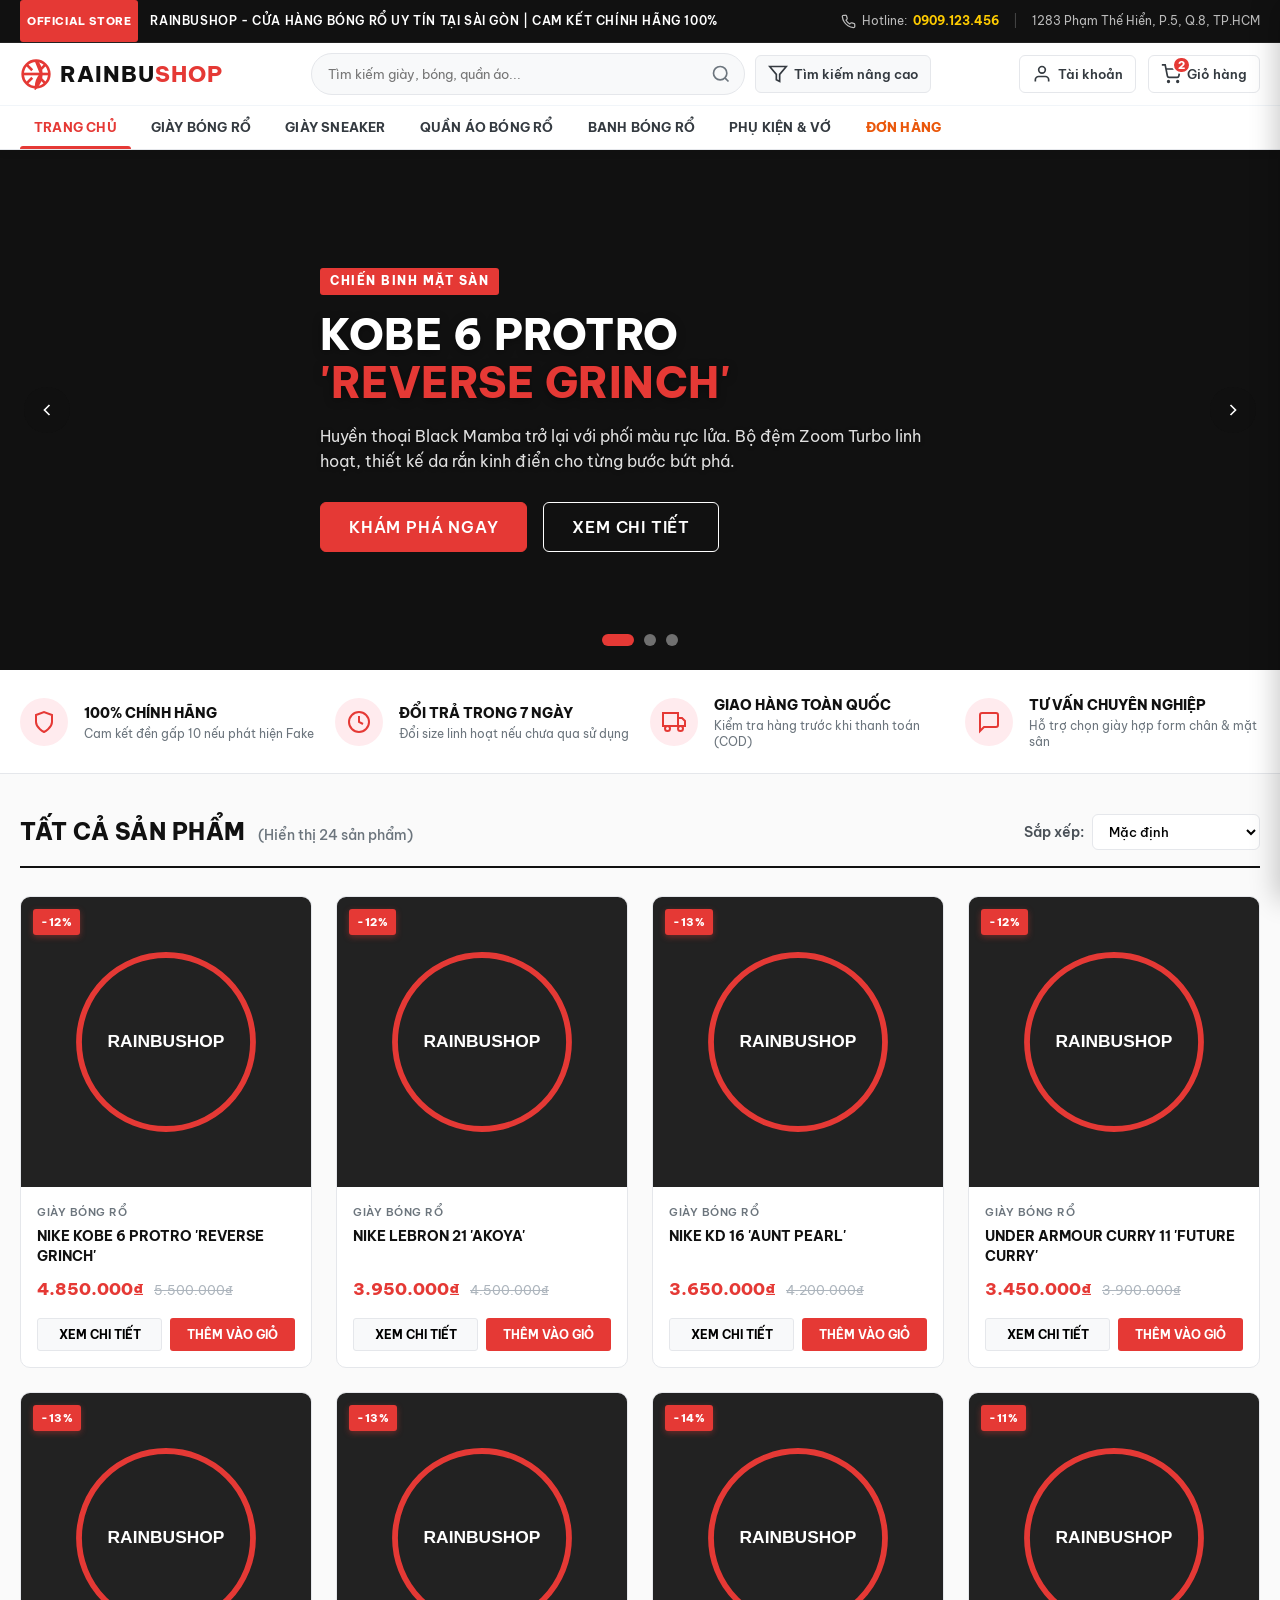
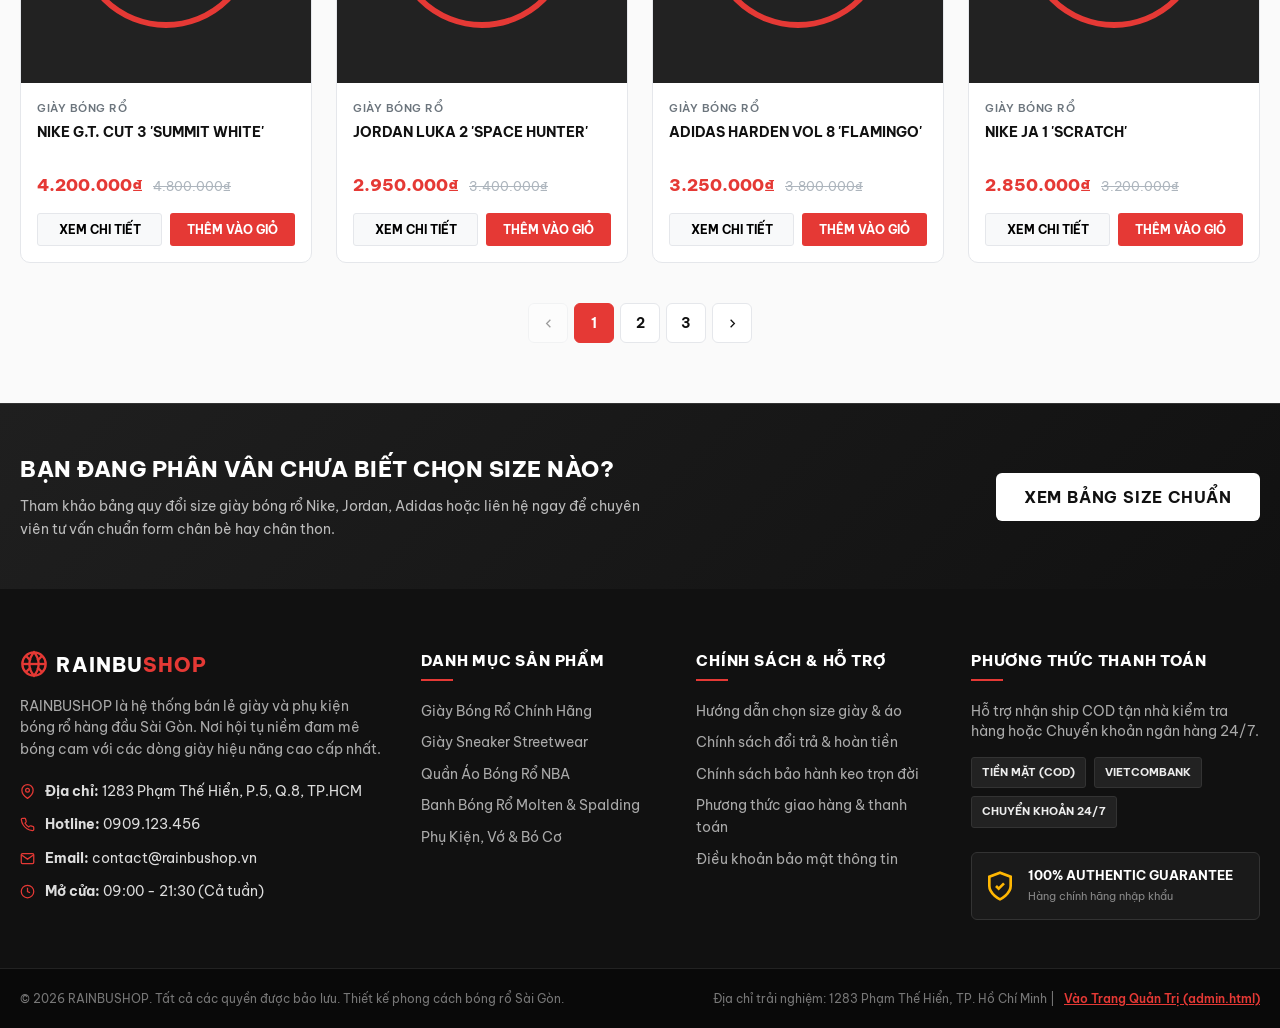
==== commit 5b2fbb7b: "Update simulated cart test items, align search button and header search sync" ====
--- a/index.html
+++ b/index.html
@@ -226,8 +226,8 @@
             <input type="text" id="adv-max-price" class="form-control price-formatted-input" placeholder="Đến (ví dụ: 5.000.000₫)" inputmode="numeric" autocomplete="off">
             <div class="price-preview-hint" id="hint-adv-max-price" style="display: none;"></div>
           </div>
-          <div class="adv-search-actions">
-            <button type="submit" class="btn btn-primary btn-block" id="btn-adv-search">
+          <div class="adv-search-actions form-group">
+            <button type="submit" class="btn btn-primary" id="btn-adv-search">
               <svg class="icon-sm" viewBox="0 0 24 24" fill="none" stroke="currentColor" stroke-width="2"><circle cx="11" cy="11" r="8"/><line x1="21" y1="21" x2="16.65" y2="16.65"/></svg>
               TÌM KIẾM
             </button>
--- a/css/style.css
+++ b/css/style.css
@@ -381,11 +381,14 @@
 
 .header-search-center .search-input {
   width: 100%;
-  padding: 9px 38px 9px 16px;
+  height: 42px;
+  box-sizing: border-box;
+  padding: 0 40px 0 16px;
   border-radius: var(--radius-full);
   border: 1.5px solid var(--border-color);
   background-color: var(--gray-100);
   font-size: 0.88rem;
+  line-height: 42px;
   transition: var(--transition);
 }
 
@@ -514,11 +517,17 @@
 .search-submit-btn {
   position: absolute;
   right: 8px;
+  top: 50%;
+  transform: translateY(-50%);
   color: var(--gray-600);
   padding: 6px;
   display: flex;
   align-items: center;
   justify-content: center;
+  background: none;
+  border: none;
+  cursor: pointer;
+  line-height: 1;
 }
 .search-submit-btn:hover {
   color: var(--primary);
@@ -526,13 +535,18 @@
 
 .search-clear-btn {
   position: absolute;
-  right: 32px;
+  right: 34px;
+  top: 50%;
+  transform: translateY(-50%);
   color: var(--gray-500);
   font-size: 18px;
   font-weight: bold;
   line-height: 1;
   padding: 2px 6px;
   border-radius: 50%;
+  background: none;
+  border: none;
+  cursor: pointer;
 }
 .search-clear-btn:hover {
   color: var(--dark);
@@ -871,6 +885,19 @@
 .adv-search-actions {
   display: flex;
   gap: 10px;
+  align-items: center;
+}
+
+.adv-search-actions .btn {
+  height: 42px;
+  box-sizing: border-box;
+  padding: 0 18px;
+  font-size: 0.88rem;
+  font-weight: 700;
+  display: inline-flex;
+  align-items: center;
+  justify-content: center;
+  white-space: nowrap;
 }
 
 /* ================= FEATURES BAR ================= */
